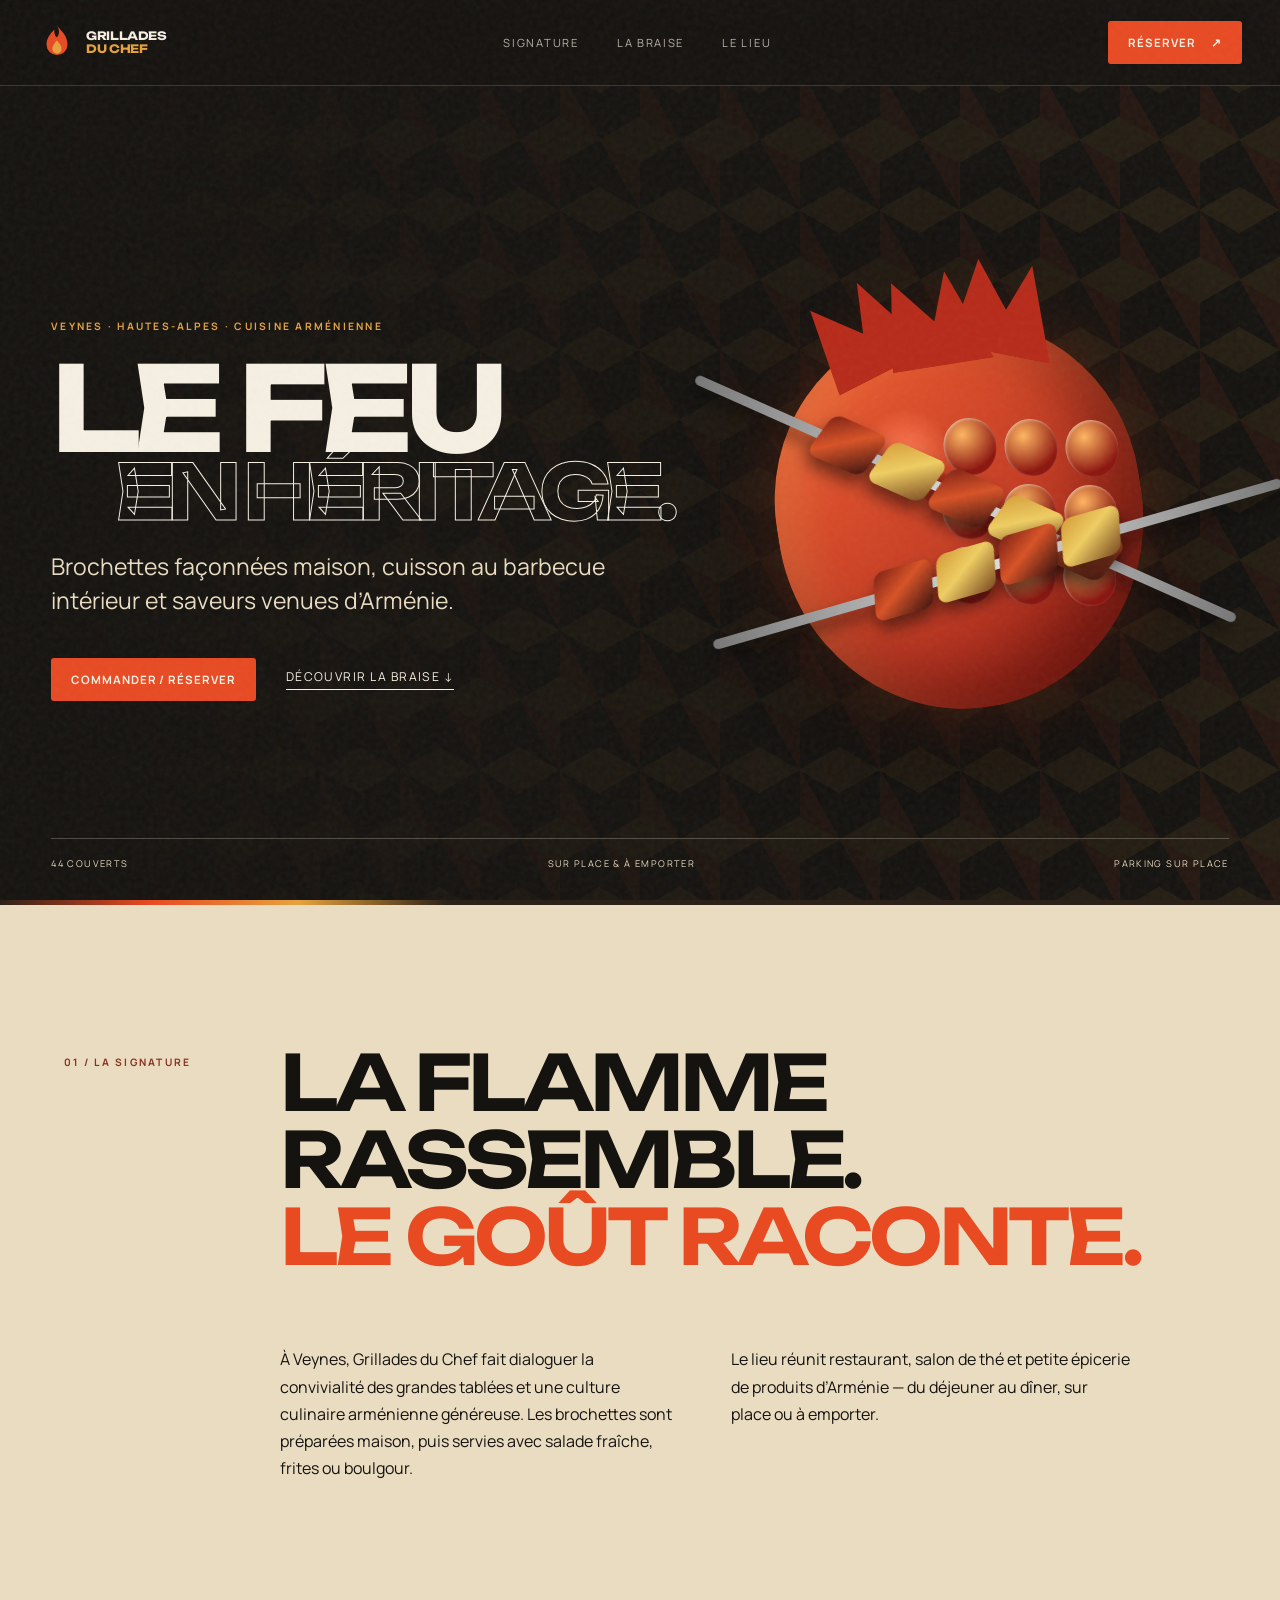
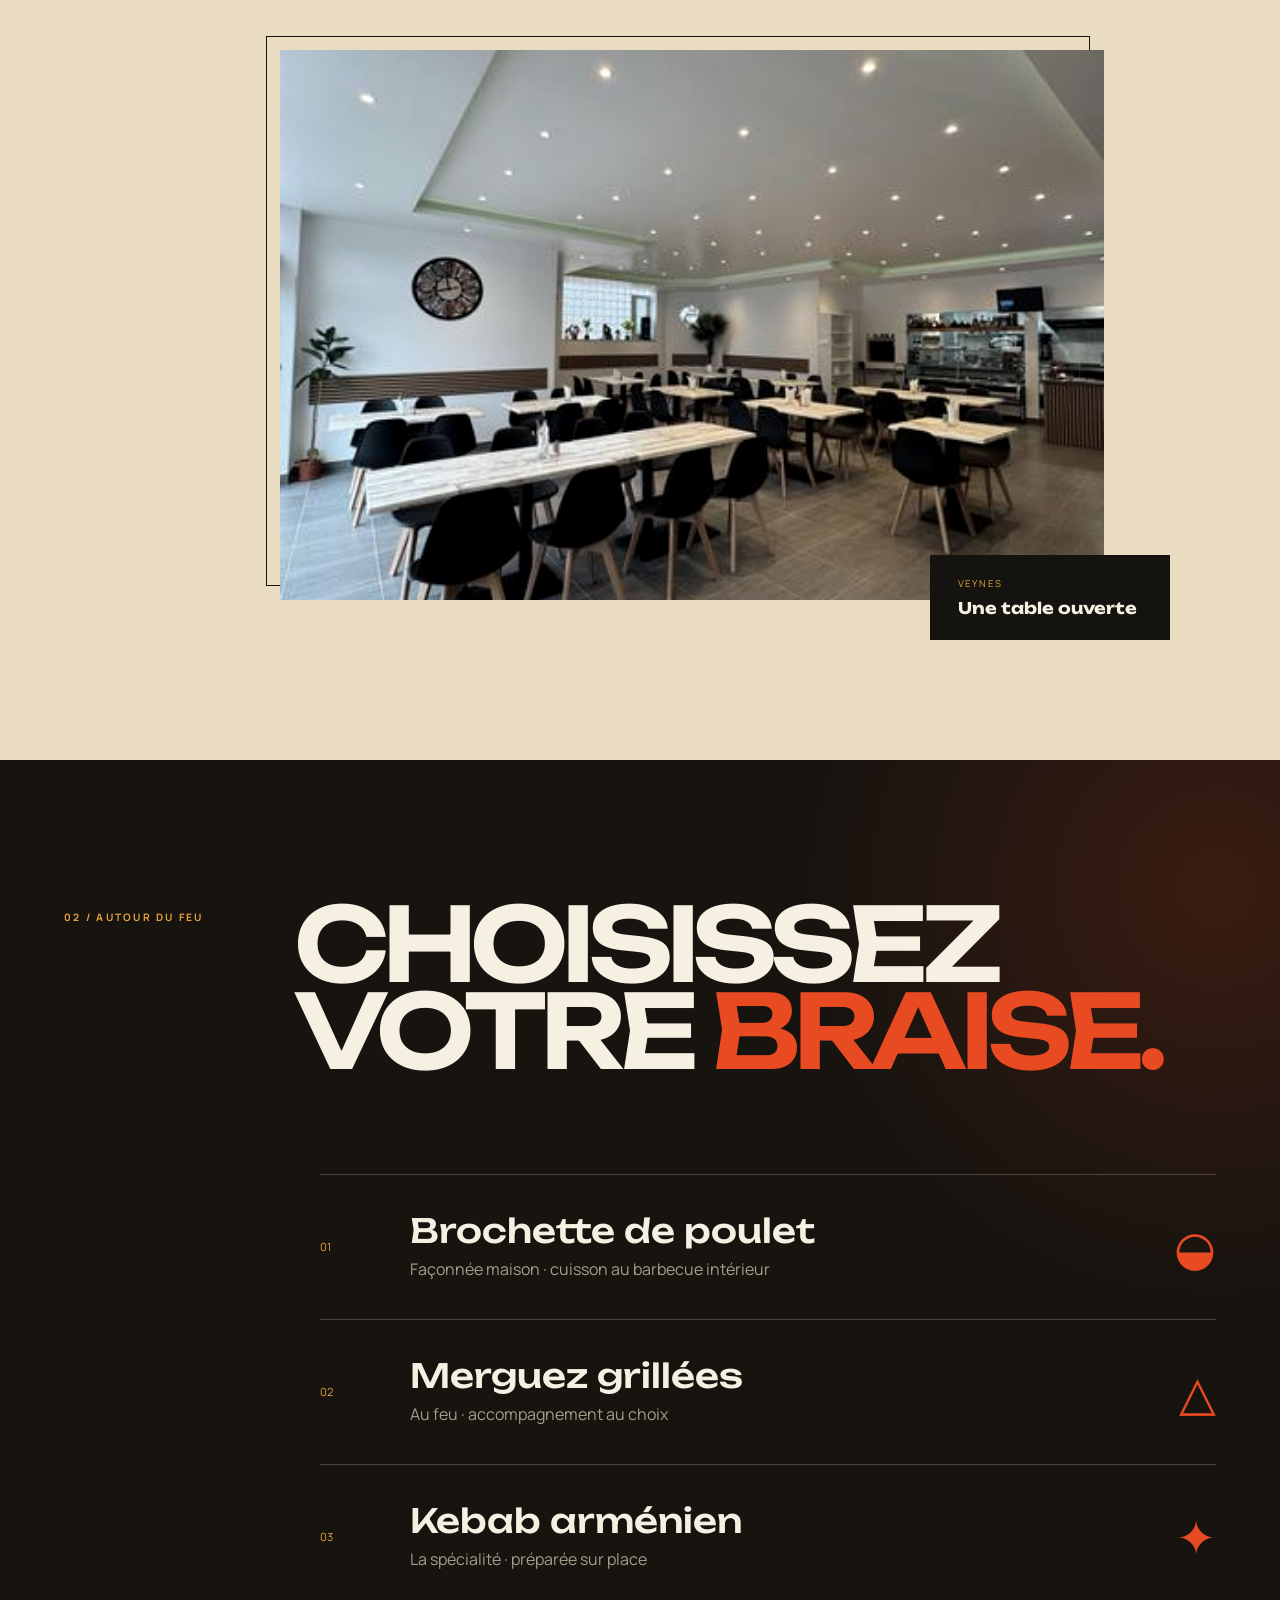
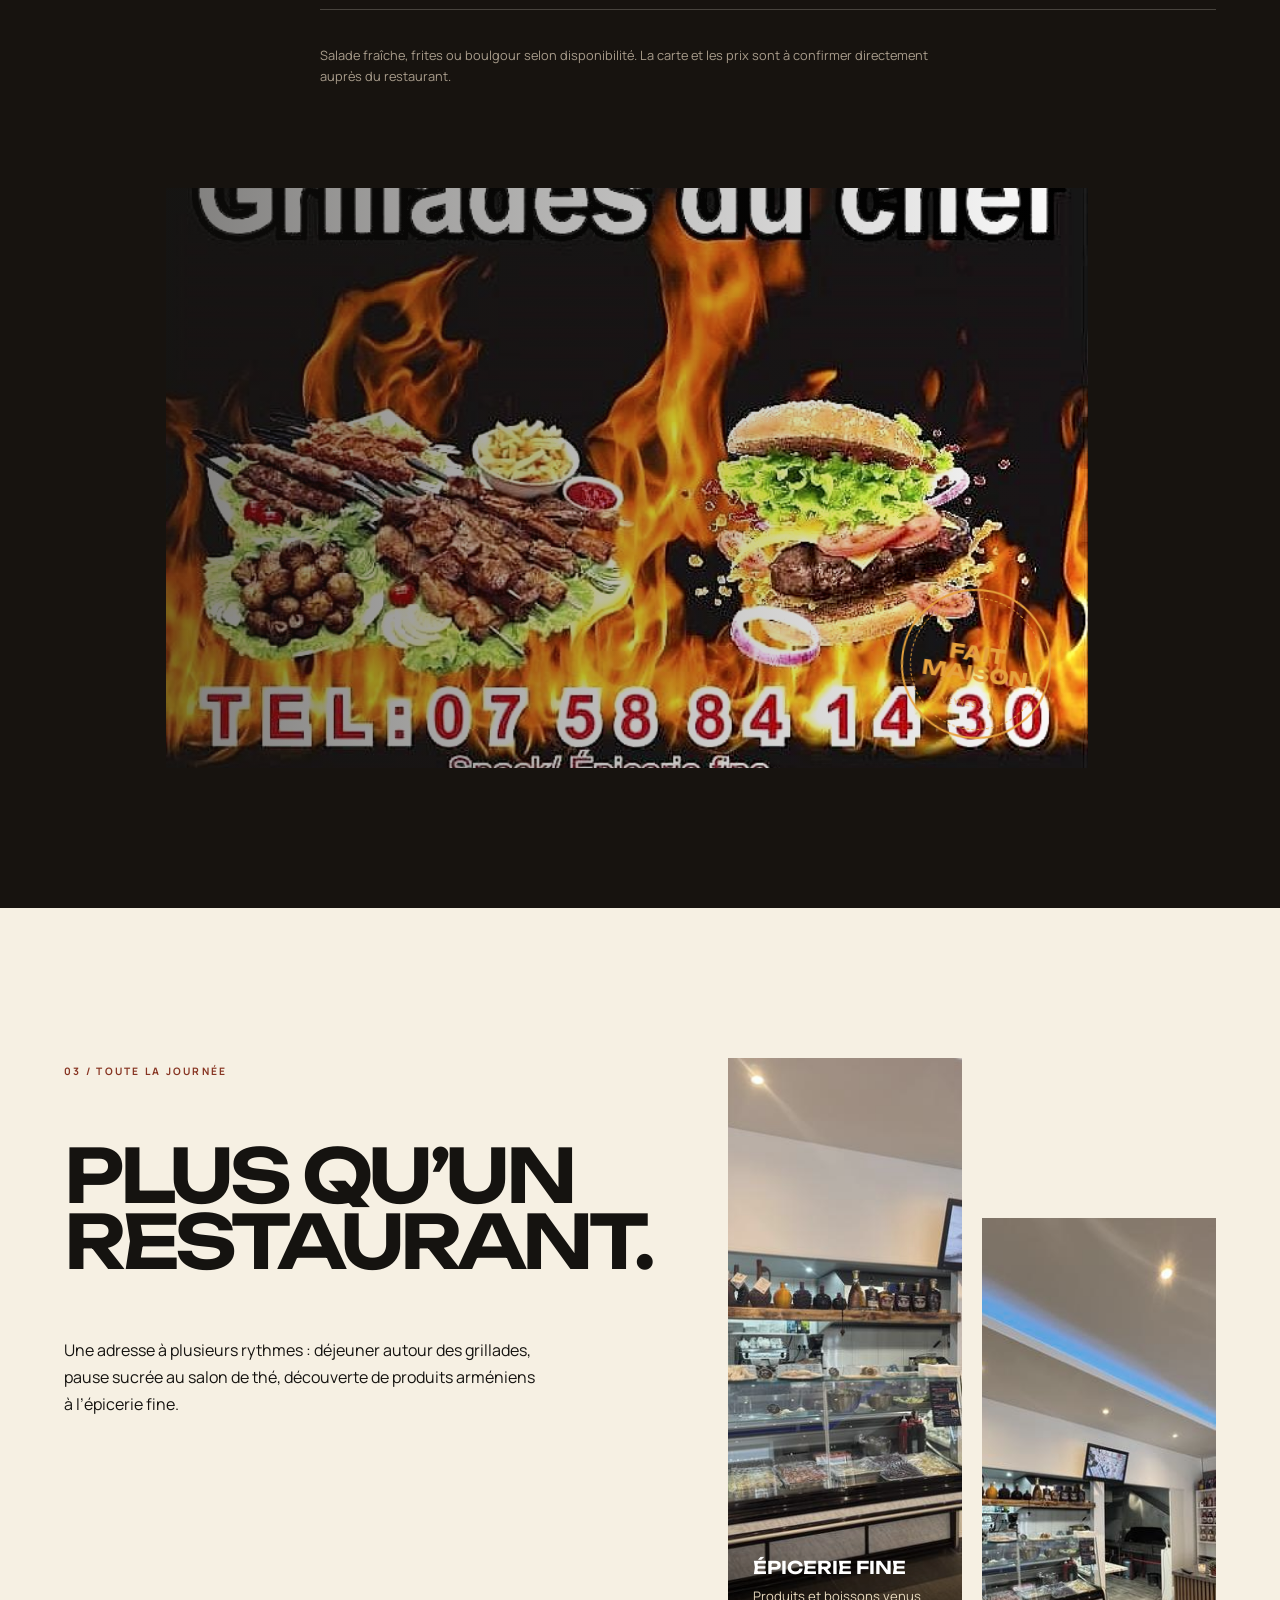
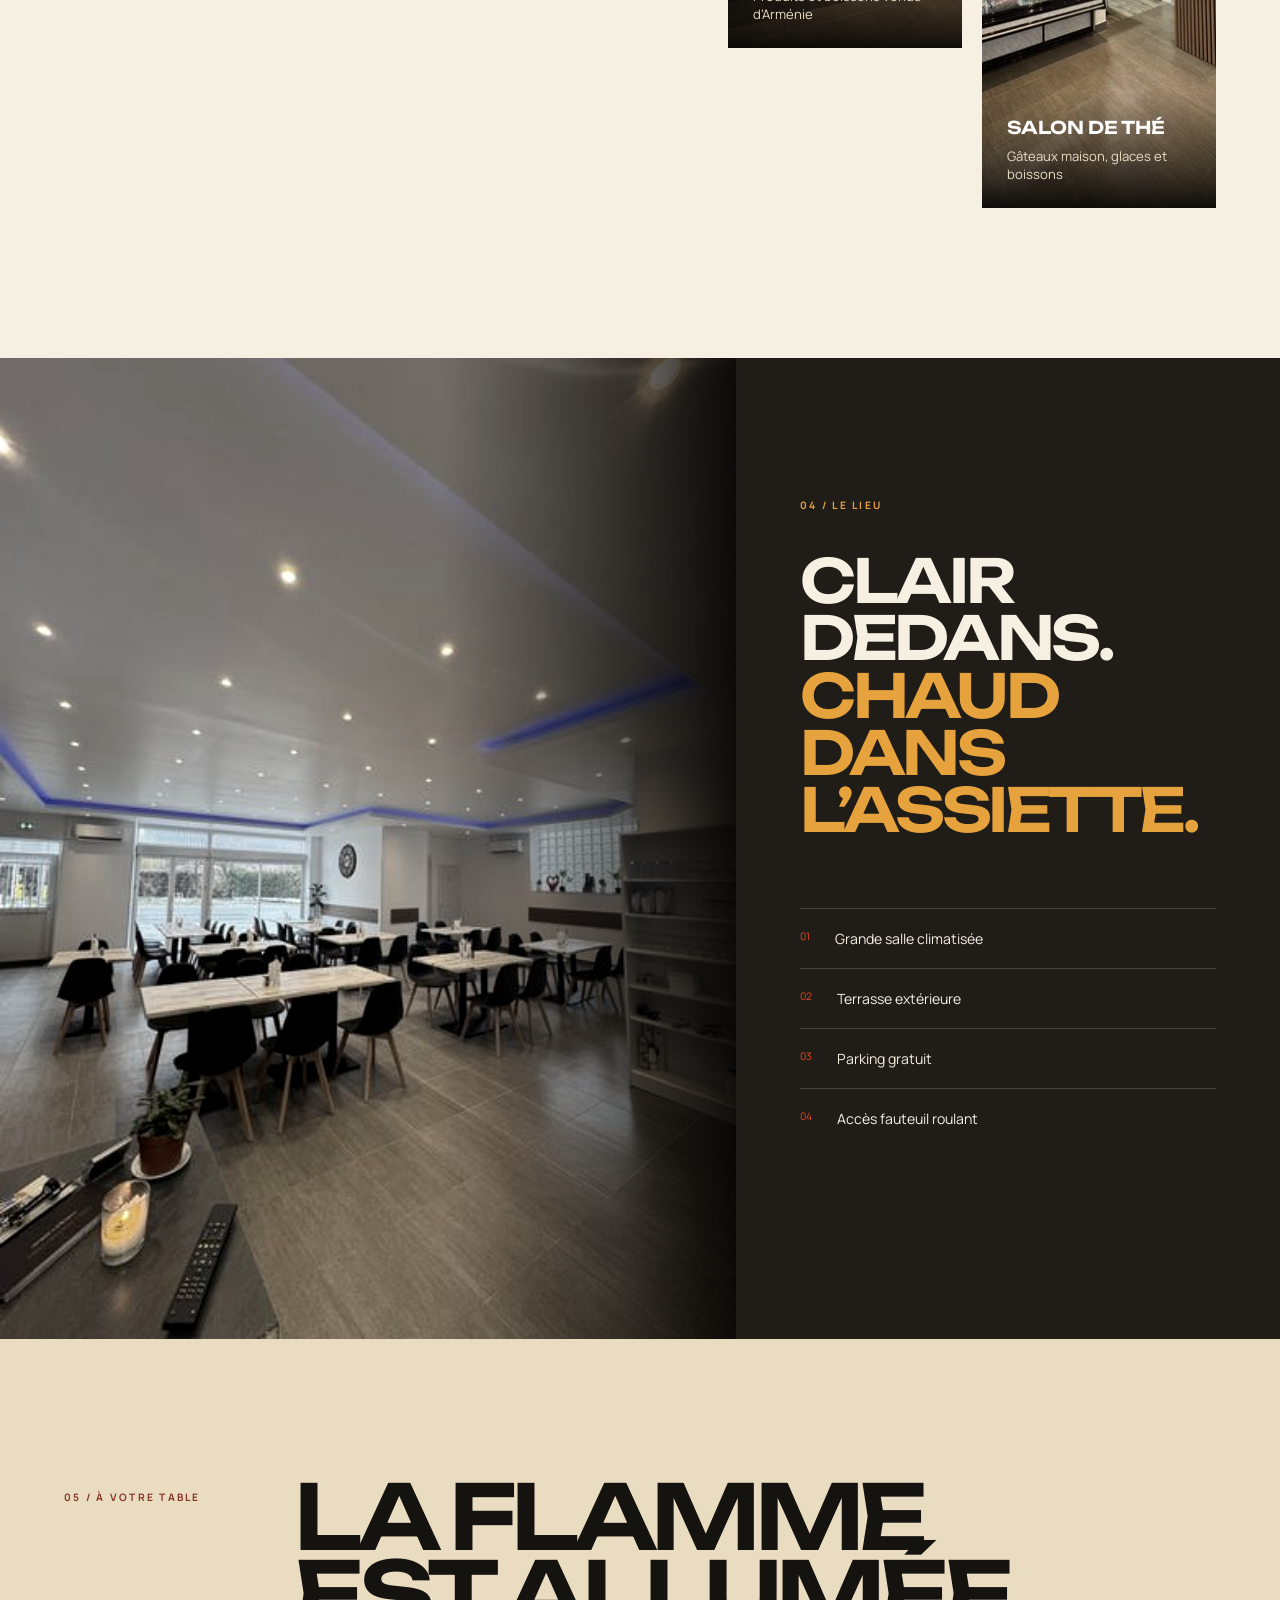
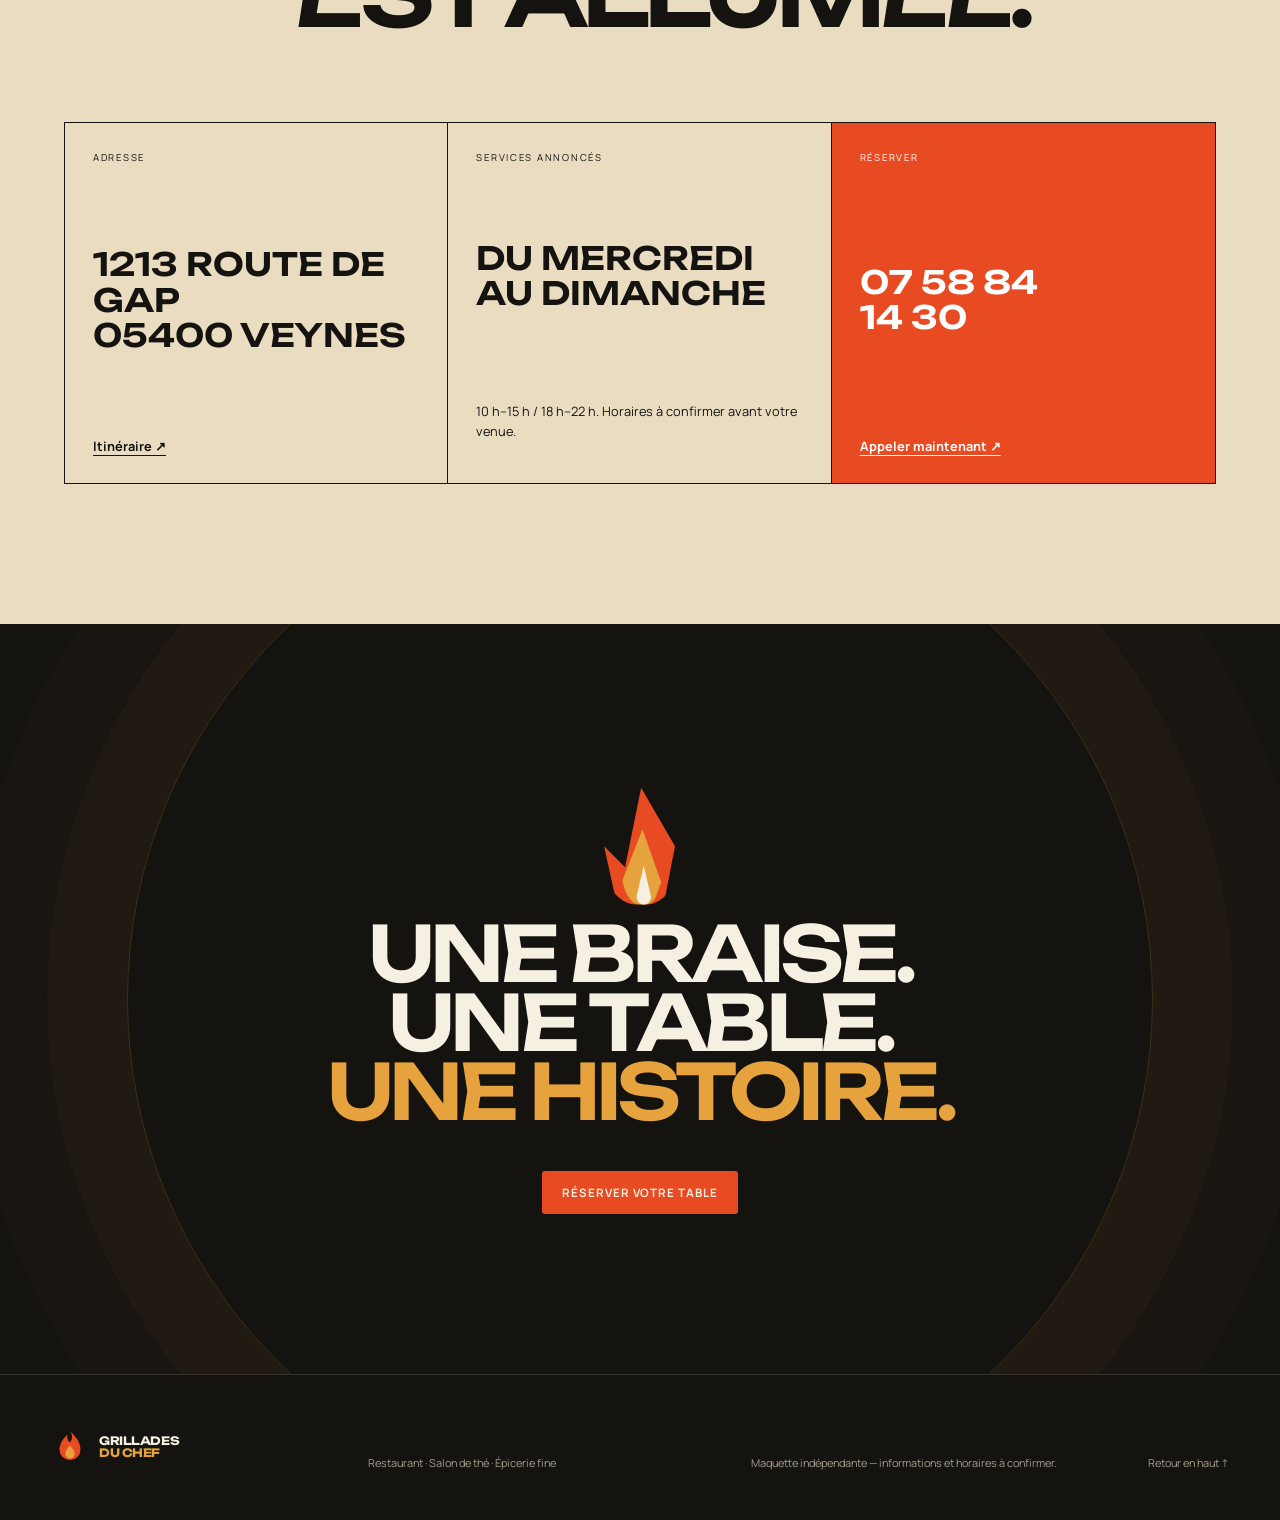
==== index.html @ 123d9809 "feat: create premium identity website" ====
<!doctype html>
<html lang="fr">
<head>
  <meta charset="utf-8">
  <meta name="viewport" content="width=device-width, initial-scale=1">
  <meta name="description" content="Grillades du Chef à Veynes : brochettes d’inspiration arménienne, accompagnements maison, salon de thé et épicerie fine.">
  <meta name="theme-color" content="#151310">
  <title>Grillades du Chef — La braise arménienne à Veynes</title>
  <link rel="preconnect" href="https://fonts.googleapis.com">
  <link rel="preconnect" href="https://fonts.gstatic.com" crossorigin>
  <link href="https://fonts.googleapis.com/css2?family=Manrope:wght@400;500;600;700&family=Unbounded:wght@500;600;700;800&display=swap" rel="stylesheet">
  <link rel="icon" href="favicon.svg" type="image/svg+xml">
  <link rel="stylesheet" href="styles.css">
</head>
<body>
  <canvas id="embers" aria-hidden="true"></canvas>
  <div class="noise" aria-hidden="true"></div>
  <div class="preloader" aria-hidden="true"><div class="preloader-mark"><span></span><i></i><b></b></div><p>La braise prend.</p></div>

  <header class="topbar">
    <a class="wordmark" href="#accueil" aria-label="Grillades du Chef, accueil">
      <svg viewBox="0 0 58 58" aria-hidden="true"><path d="M29 3c6 8 16 15 16 29a16 16 0 1 1-32 0c0-8 4-15 12-23-1 10 4 12 4 12S36 14 29 3Z"/><path class="cut" d="M29 26c4 5 7 8 7 13a7 7 0 0 1-14 0c0-4 2-8 7-13Z"/></svg>
      <span>GRILLADES<br><strong>DU CHEF</strong></span>
    </a>
    <nav aria-label="Navigation principale"><a href="#signature">Signature</a><a href="#menu">La braise</a><a href="#lieu">Le lieu</a></nav>
    <a class="reserve magnetic" href="tel:+33758841430">Réserver <span>↗</span></a>
  </header>

  <main>
    <section class="hero" id="accueil">
      <div class="armenian-pattern" aria-hidden="true"></div>
      <div class="hero-copy">
        <p class="overline reveal">Veynes · Hautes-Alpes · Cuisine arménienne</p>
        <h1><span class="reveal">Le feu</span><span class="outline reveal">en héritage.</span></h1>
        <p class="intro reveal">Brochettes façonnées maison, cuisson au barbecue intérieur et saveurs venues d’Arménie.</p>
        <div class="hero-actions reveal"><a class="primary magnetic" href="tel:+33758841430">Commander / réserver</a><a class="text-link" href="#menu">Découvrir la braise ↓</a></div>
      </div>
      <div class="hero-sculpture" aria-hidden="true">
        <div class="pomegranate">
          <i class="crown c1"></i><i class="crown c2"></i><i class="crown c3"></i>
          <div class="seed-field"><span></span><span></span><span></span><span></span><span></span><span></span><span></span><span></span><span></span></div>
        </div>
        <div class="skewer skewer-one"><i></i><b></b><i></i><b></b><i></i></div>
        <div class="skewer skewer-two"><i></i><b></b><i></i><b></b></div>
      </div>
      <div class="hero-meta"><span>44 couverts</span><span>Sur place & à emporter</span><span>Parking sur place</span></div>
    </section>

    <div class="fireline"><span></span></div>

    <section class="statement" id="signature">
      <p class="side-label reveal">01 / La signature</p>
      <div class="statement-main">
        <p class="statement-title reveal">La flamme rassemble.<br><em>Le goût raconte.</em></p>
        <div class="statement-body reveal"><p>À Veynes, Grillades du Chef fait dialoguer la convivialité des grandes tablées et une culture culinaire arménienne généreuse. Les brochettes sont préparées maison, puis servies avec salade fraîche, frites ou boulgour.</p><p>Le lieu réunit restaurant, salon de thé et petite épicerie de produits d’Arménie — du déjeuner au dîner, sur place ou à emporter.</p></div>
      </div>
      <figure class="architecture reveal"><img src="assets/grillades-02.jpg" alt="Salle lumineuse du restaurant Grillades du Chef"><figcaption><span>Veynes</span><b>Une table ouverte</b></figcaption></figure>
    </section>

    <section class="flame-menu" id="menu">
      <div class="flame-heading">
        <p class="side-label reveal">02 / Autour du feu</p>
        <h2 class="reveal">Choisissez<br>votre <span>braise.</span></h2>
      </div>
      <div class="dish-list">
        <article class="dish reveal" data-dish="01"><div class="dish-number">01</div><div><h3>Brochette de poulet</h3><p>Façonnée maison · cuisson au barbecue intérieur</p></div><span class="dish-mark">◒</span></article>
        <article class="dish reveal" data-dish="02"><div class="dish-number">02</div><div><h3>Merguez grillées</h3><p>Au feu · accompagnement au choix</p></div><span class="dish-mark">△</span></article>
        <article class="dish reveal" data-dish="03"><div class="dish-number">03</div><div><h3>Kebab arménien</h3><p>La spécialité · préparée sur place</p></div><span class="dish-mark">✦</span></article>
      </div>
      <p class="menu-note reveal">Salade fraîche, frites ou boulgour selon disponibilité. La carte et les prix sont à confirmer directement auprès du restaurant.</p>
      <div class="menu-visual reveal">
        <img src="assets/grillades-01.jpg" alt="Présentation des grillades et burgers de Grillades du Chef">
        <div class="stamp"><span>FAIT<br>MAISON</span><i>VEYNES · 05</i></div>
      </div>
    </section>

    <section class="experience">
      <div class="experience-copy reveal">
        <span class="side-label">03 / Toute la journée</span>
        <h2>Plus qu’un<br>restaurant.</h2>
        <p>Une adresse à plusieurs rythmes : déjeuner autour des grillades, pause sucrée au salon de thé, découverte de produits arméniens à l’épicerie fine.</p>
      </div>
      <div class="experience-cards">
        <article class="exp-card reveal"><img src="assets/grillades-05.jpg" alt="Comptoir et épicerie fine du restaurant"><div><span>Épicerie fine</span><p>Produits et boissons venus d’Arménie</p></div></article>
        <article class="exp-card offset reveal"><img src="assets/grillades-04.jpg" alt="Vitrine de plats et desserts"><div><span>Salon de thé</span><p>Gâteaux maison, glaces et boissons</p></div></article>
      </div>
    </section>

    <section class="space" id="lieu">
      <div class="space-image"><img src="assets/grillades-06.jpg" alt="Grande salle climatisée de Grillades du Chef"><div class="heat-haze"></div></div>
      <div class="space-copy reveal">
        <p class="side-label">04 / Le lieu</p>
        <h2>Clair dedans.<br><span>Chaud dans l’assiette.</span></h2>
        <ul><li><span>01</span>Grande salle climatisée</li><li><span>02</span>Terrasse extérieure</li><li><span>03</span>Parking gratuit</li><li><span>04</span>Accès fauteuil roulant</li></ul>
      </div>
    </section>

    <section class="practical">
      <div class="practical-title reveal"><p class="side-label">05 / À votre table</p><h2>La flamme<br>est allumée.</h2></div>
      <div class="practical-grid">
        <article class="reveal"><span>Adresse</span><h3>1213 route de Gap<br>05400 Veynes</h3><a href="https://www.google.com/maps/search/?api=1&query=Grillades+du+Chef+1213+route+de+Gap+Veynes" target="_blank" rel="noopener">Itinéraire ↗</a></article>
        <article class="reveal"><span>Services annoncés</span><h3>Du mercredi<br>au dimanche</h3><p>10 h–15 h / 18 h–22 h. Horaires à confirmer avant votre venue.</p></article>
        <article class="call-card reveal"><span>Réserver</span><h3>07 58 84<br>14 30</h3><a class="magnetic" href="tel:+33758841430">Appeler maintenant ↗</a></article>
      </div>
    </section>

    <section class="closing">
      <div class="closing-mark" aria-hidden="true"><span></span><i></i><b></b></div>
      <p>Une braise.<br>Une table.<br><em>Une histoire.</em></p>
      <a class="primary magnetic" href="tel:+33758841430">Réserver votre table</a>
    </section>
  </main>

  <footer><a class="wordmark" href="#accueil"><svg viewBox="0 0 58 58" aria-hidden="true"><path d="M29 3c6 8 16 15 16 29a16 16 0 1 1-32 0c0-8 4-15 12-23-1 10 4 12 4 12S36 14 29 3Z"/><path class="cut" d="M29 26c4 5 7 8 7 13a7 7 0 0 1-14 0c0-4 2-8 7-13Z"/></svg><span>GRILLADES<br><strong>DU CHEF</strong></span></a><p>Restaurant · Salon de thé · Épicerie fine</p><p class="legal">Maquette indépendante — informations et horaires à confirmer.</p><a href="#accueil">Retour en haut ↑</a></footer>
  <script src="app.js"></script>
</body>
</html>
---- styles.css ----
:root{--coal:#151310;--coal2:#201c18;--ember:#e84a22;--gold:#e6a23d;--sand:#eadcc1;--cream:#f6f0e3;--display:"Unbounded",sans-serif;--body:"Manrope",sans-serif}*{box-sizing:border-box}html{scroll-behavior:smooth}body{margin:0;background:var(--coal);color:var(--cream);font-family:var(--body);overflow-x:hidden}body.locked{overflow:hidden}a{color:inherit;text-decoration:none}img{width:100%;height:100%;object-fit:cover;display:block}::selection{background:var(--ember);color:#fff}.noise{position:fixed;inset:0;pointer-events:none;z-index:500;opacity:.07;background-image:url("data:image/svg+xml,%3Csvg viewBox='0 0 180 180' xmlns='http://www.w3.org/2000/svg'%3E%3Cfilter id='n'%3E%3CfeTurbulence type='fractalNoise' baseFrequency='.9' numOctaves='3' stitchTiles='stitch'/%3E%3C/filter%3E%3Crect width='100%25' height='100%25' filter='url(%23n)' opacity='.75'/%3E%3C/svg%3E")}.preloader{position:fixed;inset:0;z-index:1000;background:var(--coal);display:grid;place-items:center;align-content:center;gap:25px;transition:clip-path 1s cubic-bezier(.8,0,.2,1);clip-path:inset(0 0 0 0)}.preloader.done{clip-path:inset(0 0 100% 0);pointer-events:none}.preloader p{text-transform:uppercase;letter-spacing:.3em;font-size:.65rem}.preloader-mark,.closing-mark{position:relative;width:85px;height:105px}.preloader-mark span,.preloader-mark i,.preloader-mark b,.closing-mark span,.closing-mark i,.closing-mark b{position:absolute;bottom:0;border-radius:50% 50% 45% 45%;transform-origin:50% 100%}.preloader-mark span,.closing-mark span{left:12px;width:62px;height:90px;background:var(--ember);clip-path:polygon(50% 0,92% 50%,78% 100%,20% 100%,4% 50%,30% 68%)}.preloader-mark i,.closing-mark i{left:28px;width:32px;height:58px;background:var(--gold);clip-path:polygon(50% 0,95% 70%,75% 100%,20% 100%,0 70%)}.preloader-mark b,.closing-mark b{left:38px;width:14px;height:30px;background:var(--cream);clip-path:polygon(50% 0,100% 100%,0 100%)}.preloader-mark{animation:flame 1s ease-in-out infinite alternate}@keyframes flame{to{transform:scaleX(.88) scaleY(1.08) rotate(2deg)}}#embers{position:fixed;inset:0;z-index:10;pointer-events:none}.topbar{position:fixed;z-index:100;top:0;left:0;right:0;height:86px;padding:0 3vw;display:flex;justify-content:space-between;align-items:center;border-bottom:1px solid rgba(246,240,227,.16);background:rgba(21,19,16,.82);backdrop-filter:blur(14px)}.wordmark{display:flex;align-items:center;gap:10px;font:700 .72rem/1.1 var(--display);letter-spacing:-.04em}.wordmark svg{width:38px;height:45px;fill:var(--ember)}.wordmark svg .cut{fill:var(--gold)}.wordmark strong{color:var(--gold)}.topbar nav{display:flex;gap:2.4rem;font-size:.7rem;text-transform:uppercase;letter-spacing:.15em}.topbar nav a{opacity:.72;transition:.25s}.topbar nav a:hover{opacity:1;color:var(--gold)}.reserve,.primary{background:var(--ember);padding:14px 20px;border-radius:3px;font-size:.72rem;font-weight:700;text-transform:uppercase;letter-spacing:.08em}.reserve span{display:inline-block;margin-left:12px}.hero{min-height:100svh;padding:160px 4vw 50px;position:relative;overflow:hidden;display:grid;grid-template-columns:1.3fr 1fr;align-items:center}.armenian-pattern{position:absolute;inset:0;opacity:.08;background-image:linear-gradient(30deg,var(--gold) 12%,transparent 12.5%,transparent 87%,var(--gold) 87.5%,var(--gold)),linear-gradient(150deg,var(--gold) 12%,transparent 12.5%,transparent 87%,var(--gold) 87.5%,var(--gold)),linear-gradient(30deg,var(--gold) 12%,transparent 12.5%,transparent 87%,var(--gold) 87.5%,var(--gold)),linear-gradient(150deg,var(--gold) 12%,transparent 12.5%,transparent 87%,var(--gold) 87.5%,var(--gold)),linear-gradient(60deg,var(--ember) 25%,transparent 25.5%,transparent 75%,var(--ember) 75%,var(--ember));background-size:80px 140px;background-position:0 0,0 0,40px 70px,40px 70px,0 0;mask-image:linear-gradient(90deg,transparent,black)}.hero-copy{position:relative;z-index:2}.overline,.side-label{text-transform:uppercase;letter-spacing:.22em;font-size:.64rem;font-weight:700;color:var(--gold)}.hero h1{margin:25px 0;font:700 clamp(4.5rem,9.2vw,10rem)/.85 var(--display);letter-spacing:-.075em;text-transform:uppercase}.hero h1 span{display:block}.hero h1 .outline{color:transparent;-webkit-text-stroke:1px var(--cream);font-size:.65em;margin-left:5vw}.intro{max-width:620px;font-size:clamp(1.1rem,1.8vw,1.5rem);line-height:1.5;color:var(--sand)}.hero-actions{display:flex;align-items:center;gap:30px;margin-top:40px}.text-link{font-size:.76rem;text-transform:uppercase;letter-spacing:.12em;border-bottom:1px solid;padding-bottom:4px}.hero-sculpture{position:relative;z-index:1;width:min(42vw,550px);aspect-ratio:1;margin:auto;filter:drop-shadow(0 35px 60px rgba(0,0,0,.55));animation:sculptureFloat 5s ease-in-out infinite alternate}@keyframes sculptureFloat{to{transform:translateY(-18px) rotate(2deg)}}.pomegranate{position:absolute;left:16%;top:16%;width:68%;height:72%;border-radius:48% 48% 52% 52%;background:radial-gradient(circle at 38% 32%,#ff7951,transparent 13%),radial-gradient(circle at 45% 42%,#cc2f18 0 5%,transparent 5.5%),radial-gradient(circle at 60% 65%,#a51e12 0 4%,transparent 4.5%),linear-gradient(145deg,#f46132,#9d1d15);box-shadow:inset -35px -30px 70px rgba(45,0,0,.5),inset 20px 20px 45px rgba(255,185,100,.24),0 0 80px rgba(232,74,34,.25);transform:rotate(-9deg)}.crown{position:absolute;width:28%;height:24%;top:-13%;background:#b72a19;clip-path:polygon(0 100%,12% 4%,48% 52%,65% 0,100% 100%)}.c1{left:18%;transform:rotate(-18deg)}.c2{left:38%}.c3{left:58%;transform:rotate(20deg)}.seed-field{position:absolute;right:7%;top:28%;width:48%;height:48%;display:grid;grid-template-columns:repeat(3,1fr);gap:8px;transform:rotate(10deg)}.seed-field span{background:radial-gradient(circle at 35% 30%,#ffb660,#8c140e 70%);border-radius:48% 52% 46% 54%;box-shadow:inset 1px 1px 3px rgba(255,255,255,.5)}.skewer{position:absolute;width:110%;height:10px;background:linear-gradient(90deg,#777,#ddd,#777);border-radius:10px;display:flex;justify-content:center;gap:5px;filter:drop-shadow(0 10px 8px rgba(0,0,0,.5))}.skewer-one{left:-4%;top:48%;transform:rotate(24deg)}.skewer-two{left:2%;top:60%;transform:rotate(-16deg)}.skewer i,.skewer b{width:60px;height:48px;margin-top:-20px;border-radius:10px;transform:skew(-12deg);background:linear-gradient(140deg,#7d1f13,#d85225 45%,#38100c)}.skewer b{background:linear-gradient(140deg,#d69c38,#efce62 45%,#79471e)}.hero-meta{position:absolute;left:4vw;right:4vw;bottom:30px;display:flex;justify-content:space-between;border-top:1px solid rgba(246,240,227,.25);padding-top:18px;text-transform:uppercase;letter-spacing:.15em;font-size:.58rem;color:var(--sand)}.fireline{height:5px;background:#2b2118;overflow:hidden}.fireline span{display:block;width:35%;height:100%;background:linear-gradient(90deg,transparent,var(--ember),var(--gold),transparent);animation:travel 3s linear infinite}@keyframes travel{to{transform:translateX(300%)}}.statement{position:relative;padding:140px 5vw 160px;background:var(--sand);color:var(--coal);display:grid;grid-template-columns:.3fr 1.7fr;gap:4vw}.statement .side-label{color:#873422}.statement-title{margin:0;font:600 clamp(3rem,6vw,7rem)/1 var(--display);letter-spacing:-.055em;text-transform:uppercase}.statement-title em{font-style:normal;color:var(--ember)}.statement-body{display:grid;grid-template-columns:1fr 1fr;gap:4vw;margin-top:55px;max-width:850px;line-height:1.7}.architecture{grid-column:2;margin:100px 0 0;width:88%;height:550px;position:relative}.architecture:before{content:"";position:absolute;inset:-14px 14px 14px -14px;border:1px solid var(--coal)}.architecture img{position:relative;filter:saturate(.7) contrast(1.05)}.architecture figcaption{position:absolute;right:-8%;bottom:-40px;background:var(--coal);color:var(--cream);padding:22px 28px;min-width:240px}.architecture figcaption span{display:block;color:var(--gold);font-size:.6rem;text-transform:uppercase;letter-spacing:.2em}.architecture figcaption b{display:block;margin-top:8px;font-family:var(--display)}.flame-menu{padding:140px 5vw;background:#17130f;position:relative;overflow:hidden}.flame-menu:before{content:"";position:absolute;width:70vw;height:70vw;right:-30vw;top:-25vw;border-radius:50%;background:radial-gradient(circle,rgba(232,74,34,.17),transparent 65%)}.flame-heading{display:grid;grid-template-columns:.4fr 1.6fr}.flame-heading h2{position:relative;margin:0;font:600 clamp(4rem,8vw,9rem)/.85 var(--display);letter-spacing:-.07em;text-transform:uppercase}.flame-heading h2 span{color:var(--ember)}.dish-list{margin:100px 0 0 20vw;border-top:1px solid rgba(246,240,227,.22)}.dish{position:relative;display:grid;grid-template-columns:90px 1fr auto;align-items:center;min-height:145px;border-bottom:1px solid rgba(246,240,227,.22);transition:padding .4s,background .4s}.dish:before{content:attr(data-dish);position:absolute;inset:0 auto 0 0;width:0;overflow:hidden;display:grid;place-items:center;background:var(--ember);font:700 4rem var(--display);transition:width .45s}.dish:hover{padding-left:170px;background:rgba(255,255,255,.025)}.dish:hover:before{width:145px}.dish-number{color:var(--gold);font-size:.7rem}.dish h3{font:500 clamp(1.4rem,2.6vw,2.8rem)/1.1 var(--display);margin:0 0 8px}.dish p{margin:0;color:#a89c8b}.dish-mark{font-size:3rem;color:var(--ember)}.menu-note{margin:35px 0 100px 20vw;max-width:650px;color:#a89c8b;font-size:.8rem;line-height:1.7}.menu-visual{position:relative;margin-left:8vw;width:72vw;height:580px;overflow:hidden}.menu-visual img{filter:saturate(.75) contrast(1.15)}.menu-visual:after{content:"";position:absolute;inset:0;background:linear-gradient(90deg,rgba(21,19,16,.55),transparent)}.stamp{position:absolute;z-index:2;right:4%;bottom:5%;width:150px;aspect-ratio:1;border:2px solid var(--gold);border-radius:50%;display:grid;place-items:center;text-align:center;color:var(--gold);transform:rotate(8deg)}.stamp:before{content:"";position:absolute;inset:7px;border:1px dashed;border-radius:50%}.stamp span{font:700 1.25rem/1 var(--display)}.stamp i{position:absolute;bottom:28px;font-style:normal;font-size:.5rem;letter-spacing:.15em}.experience{padding:150px 5vw;background:var(--cream);color:var(--coal);display:grid;grid-template-columns:.75fr 1.25fr;gap:6vw}.experience-copy{position:sticky;top:140px;align-self:start}.experience-copy .side-label{color:#873422}.experience-copy h2{font:600 clamp(3.2rem,5.8vw,6.8rem)/.9 var(--display);letter-spacing:-.06em;text-transform:uppercase}.experience-copy p:last-child{line-height:1.7;max-width:480px}.experience-cards{display:grid;grid-template-columns:1fr 1fr;gap:20px}.exp-card{height:590px;position:relative;overflow:hidden;background:var(--coal)}.exp-card.offset{margin-top:160px}.exp-card img{transition:transform 1s;filter:saturate(.7)}.exp-card:hover img{transform:scale(1.06)}.exp-card div{position:absolute;left:0;right:0;bottom:0;padding:25px;background:linear-gradient(transparent,rgba(0,0,0,.9));color:white}.exp-card span{font:600 1.1rem var(--display);text-transform:uppercase}.exp-card p{margin:8px 0 0;color:var(--sand);font-size:.82rem}.space{display:grid;grid-template-columns:1.15fr .85fr;min-height:850px;background:var(--coal2)}.space-image{position:relative;overflow:hidden}.space-image img{filter:saturate(.45) contrast(1.08)}.heat-haze{position:absolute;inset:0;background:linear-gradient(90deg,transparent 60%,var(--coal2));mix-blend-mode:multiply}.space-copy{padding:130px 5vw}.space-copy h2{font:600 clamp(2.5rem,4.7vw,5.8rem)/.95 var(--display);letter-spacing:-.055em;text-transform:uppercase;margin:40px 0}.space-copy h2 span{color:var(--gold)}.space-copy ul{list-style:none;padding:0;margin:70px 0 0}.space-copy li{padding:20px 0;border-top:1px solid rgba(246,240,227,.18);display:flex;gap:25px;font-size:.88rem}.space-copy li span{color:var(--ember);font-size:.65rem}.practical{padding:140px 5vw;background:var(--sand);color:var(--coal)}.practical-title{display:grid;grid-template-columns:.4fr 1.6fr}.practical-title .side-label{color:#873422}.practical-title h2{margin:0;font:600 clamp(3.8rem,7vw,8rem)/.85 var(--display);letter-spacing:-.065em;text-transform:uppercase}.practical-grid{display:grid;grid-template-columns:repeat(3,1fr);margin-top:90px;border:1px solid}.practical-grid article{min-height:360px;padding:28px;display:flex;flex-direction:column;border-right:1px solid}.practical-grid article:last-child{border:0}.practical-grid article>span{text-transform:uppercase;letter-spacing:.18em;font-size:.6rem}.practical-grid h3{font:600 clamp(1.6rem,2.5vw,2.8rem)/1.1 var(--display);margin:auto 0;text-transform:uppercase}.practical-grid p{font-size:.8rem;line-height:1.6}.practical-grid a{text-decoration:underline;text-underline-offset:4px;font-weight:700;font-size:.8rem}.practical-grid .call-card{background:var(--ember);color:white}.closing{min-height:750px;display:flex;flex-direction:column;align-items:center;justify-content:center;text-align:center;position:relative;overflow:hidden}.closing:before{content:"";position:absolute;width:80vw;height:80vw;border:1px solid rgba(230,162,61,.2);border-radius:50%;box-shadow:0 0 0 80px rgba(230,162,61,.03),0 0 0 160px rgba(230,162,61,.02)}.closing-mark{position:relative;transform:scale(1.3);margin-bottom:30px}.closing p{position:relative;font:600 clamp(3.2rem,6vw,7rem)/.9 var(--display);letter-spacing:-.06em;text-transform:uppercase;margin:0 0 45px}.closing em{color:var(--gold);font-style:normal}.closing .primary{position:relative}.reveal{opacity:0;transform:translateY(45px);transition:opacity .9s ease,transform .9s cubic-bezier(.2,.7,.2,1)}.reveal.visible{opacity:1;transform:none}footer{padding:50px 4vw;border-top:1px solid rgba(246,240,227,.14);display:grid;grid-template-columns:1fr 1fr 1.5fr auto;gap:25px;align-items:end;font-size:.68rem;color:#a89c8b}footer .wordmark{color:var(--cream)}footer p{margin:0}.legal{text-align:center}.magnetic{display:inline-block;transition:transform .2s}
@media(max-width:900px){.topbar nav{display:none}.hero{grid-template-columns:1fr;min-height:1050px;padding-top:140px}.hero h1{font-size:13vw}.hero-sculpture{width:70vw;margin-top:30px}.statement{grid-template-columns:1fr}.statement-main,.architecture{grid-column:1}.statement-body{grid-template-columns:1fr}.architecture{width:100%;height:430px}.flame-heading,.practical-title{grid-template-columns:1fr;gap:35px}.dish-list,.menu-note{margin-left:0}.menu-visual{margin-left:0;width:100%;height:450px}.experience{grid-template-columns:1fr}.experience-copy{position:static}.space{grid-template-columns:1fr}.space-image{height:560px}.practical-grid{grid-template-columns:1fr}.practical-grid article{border-right:0;border-bottom:1px solid;min-height:280px}footer{grid-template-columns:1fr 1fr}.legal{text-align:left}}
@media(max-width:560px){.topbar{height:72px}.reserve{padding:11px 13px}.hero{padding-inline:5vw;min-height:850px}.hero h1{font-size:14vw}.hero h1 .outline{font-size:.72em;margin-left:0;-webkit-text-stroke:.7px var(--cream)}.hero-actions{align-items:flex-start;flex-direction:column}.hero-sculpture{width:78vw}.hero-meta{display:none}.statement,.flame-menu,.experience,.practical{padding-inline:6vw;padding-block:95px}.statement-title,.flame-heading h2,.practical-title h2{font-size:12vw}.architecture{height:350px;margin-top:70px}.architecture figcaption{right:0}.dish{grid-template-columns:45px 1fr auto;min-height:130px}.dish:hover{padding-left:0}.dish:hover:before{width:0}.dish h3{font-size:1.25rem}.dish-mark{font-size:1.6rem}.menu-visual{height:340px}.experience-copy,.experience-cards{min-width:0}.experience-copy h2{font-size:8.6vw}.experience-cards{grid-template-columns:1fr}.exp-card,.exp-card.offset{height:430px;margin:0}.space-image{height:400px}.space-copy{padding:90px 6vw}.space-copy h2{font-size:10vw}.closing{min-height:600px}.closing p{font-size:11vw}footer{grid-template-columns:1fr}.legal{order:4}}
@media(prefers-reduced-motion:reduce){html{scroll-behavior:auto}*,*:before,*:after{animation-duration:.01ms!important;animation-iteration-count:1!important;transition-duration:.01ms!important}.reveal{opacity:1;transform:none}#embers{display:none}}
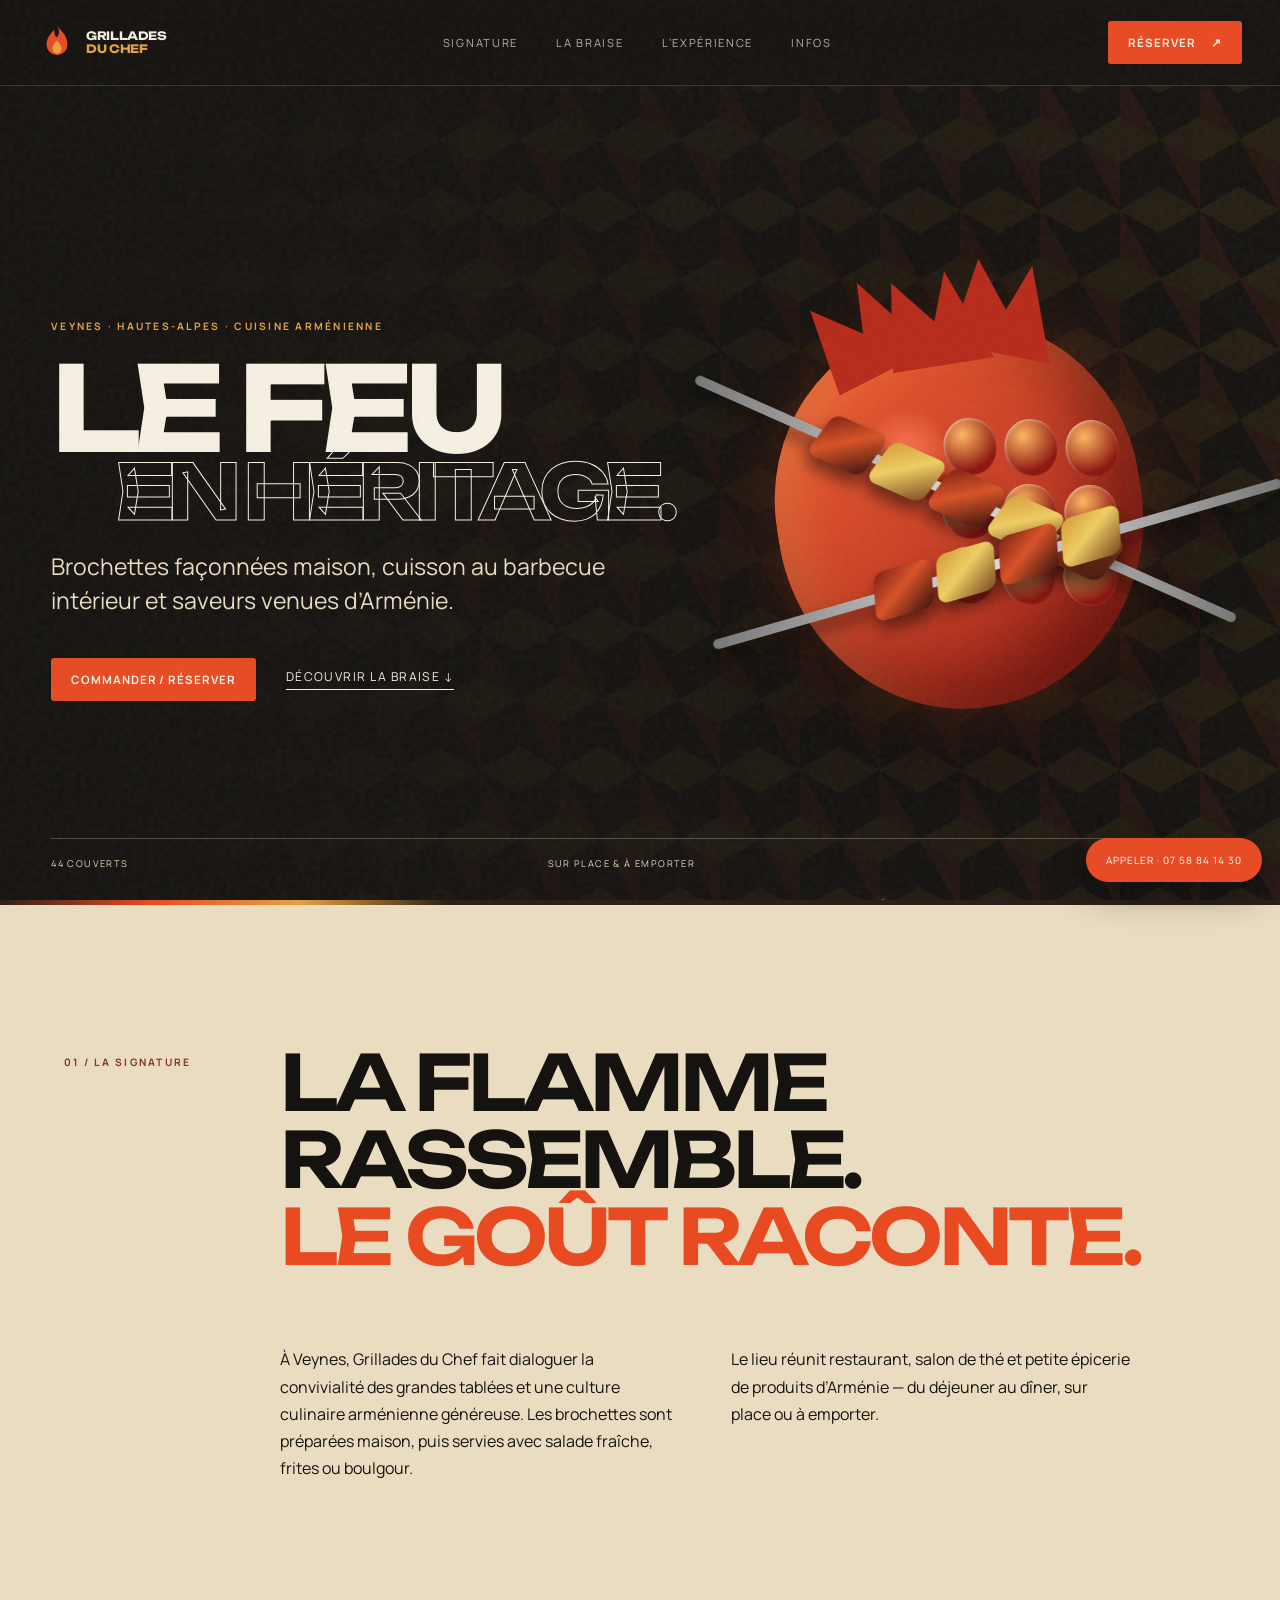
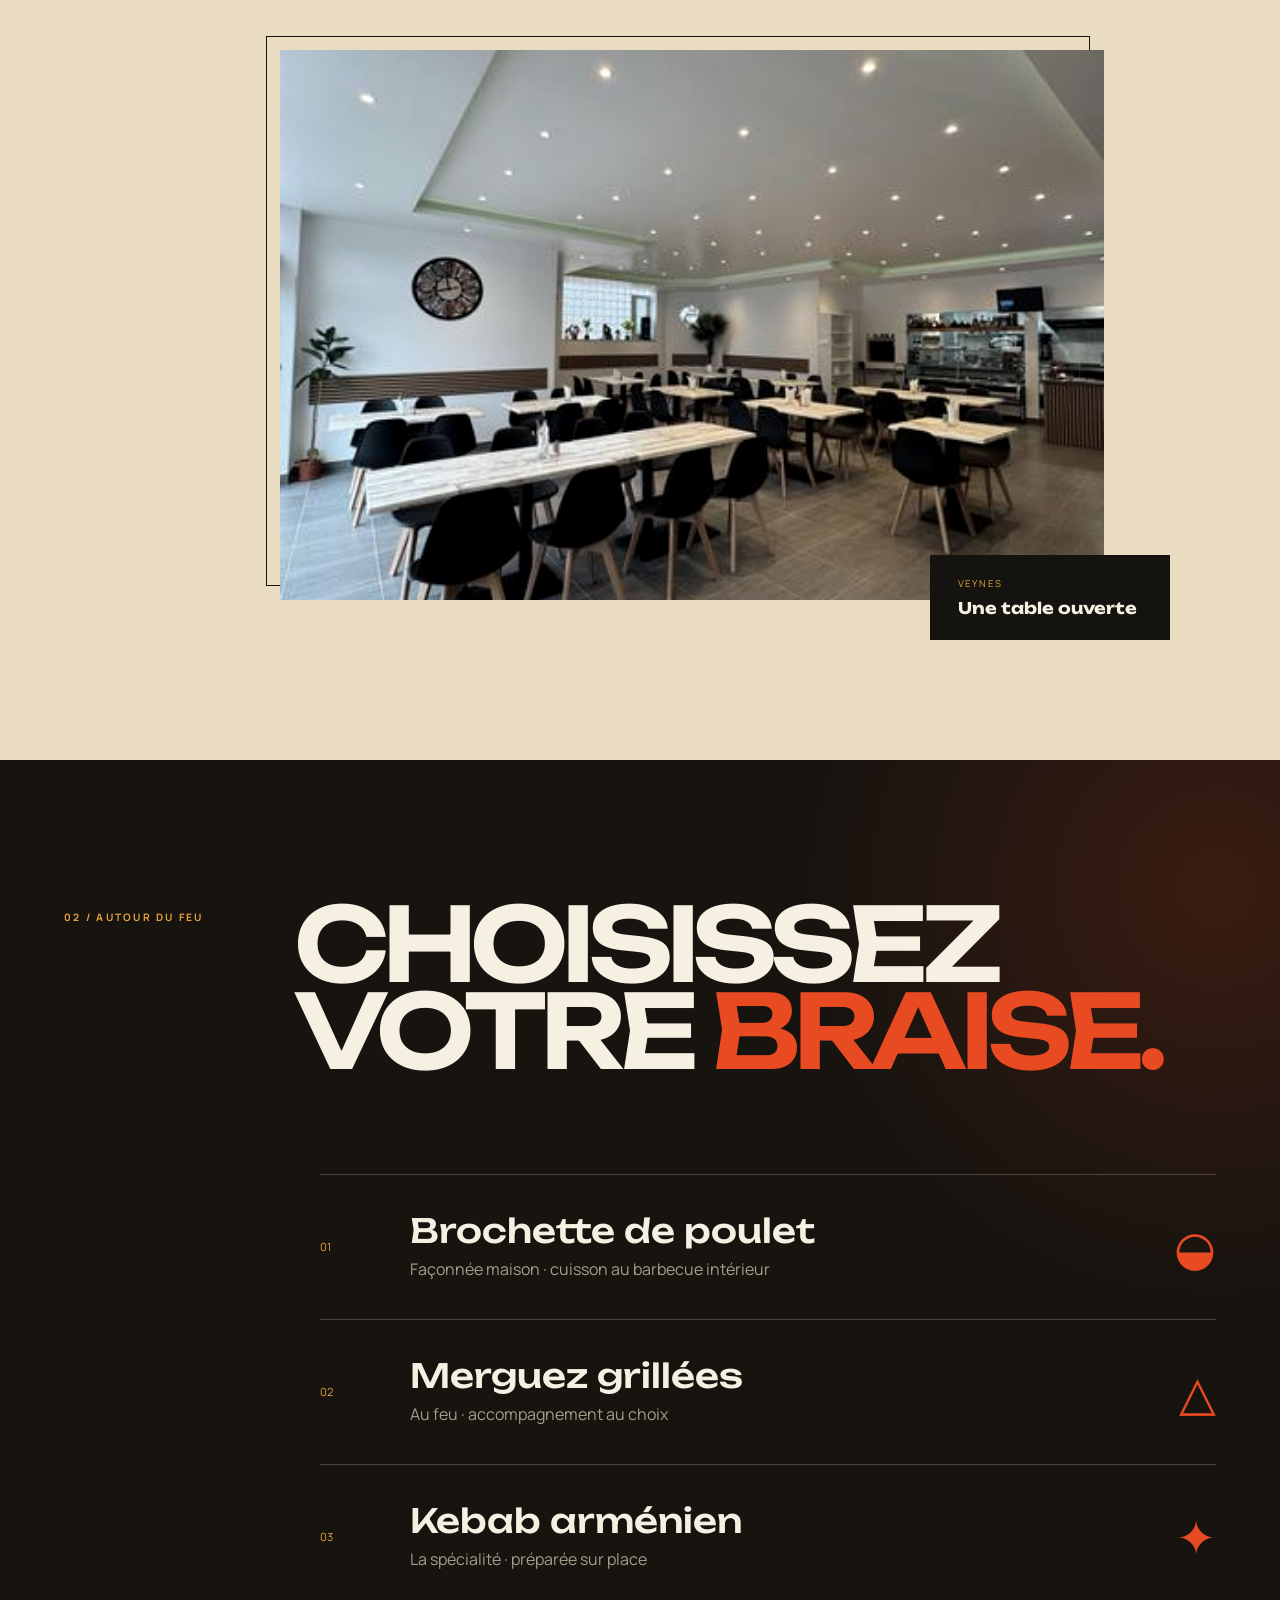
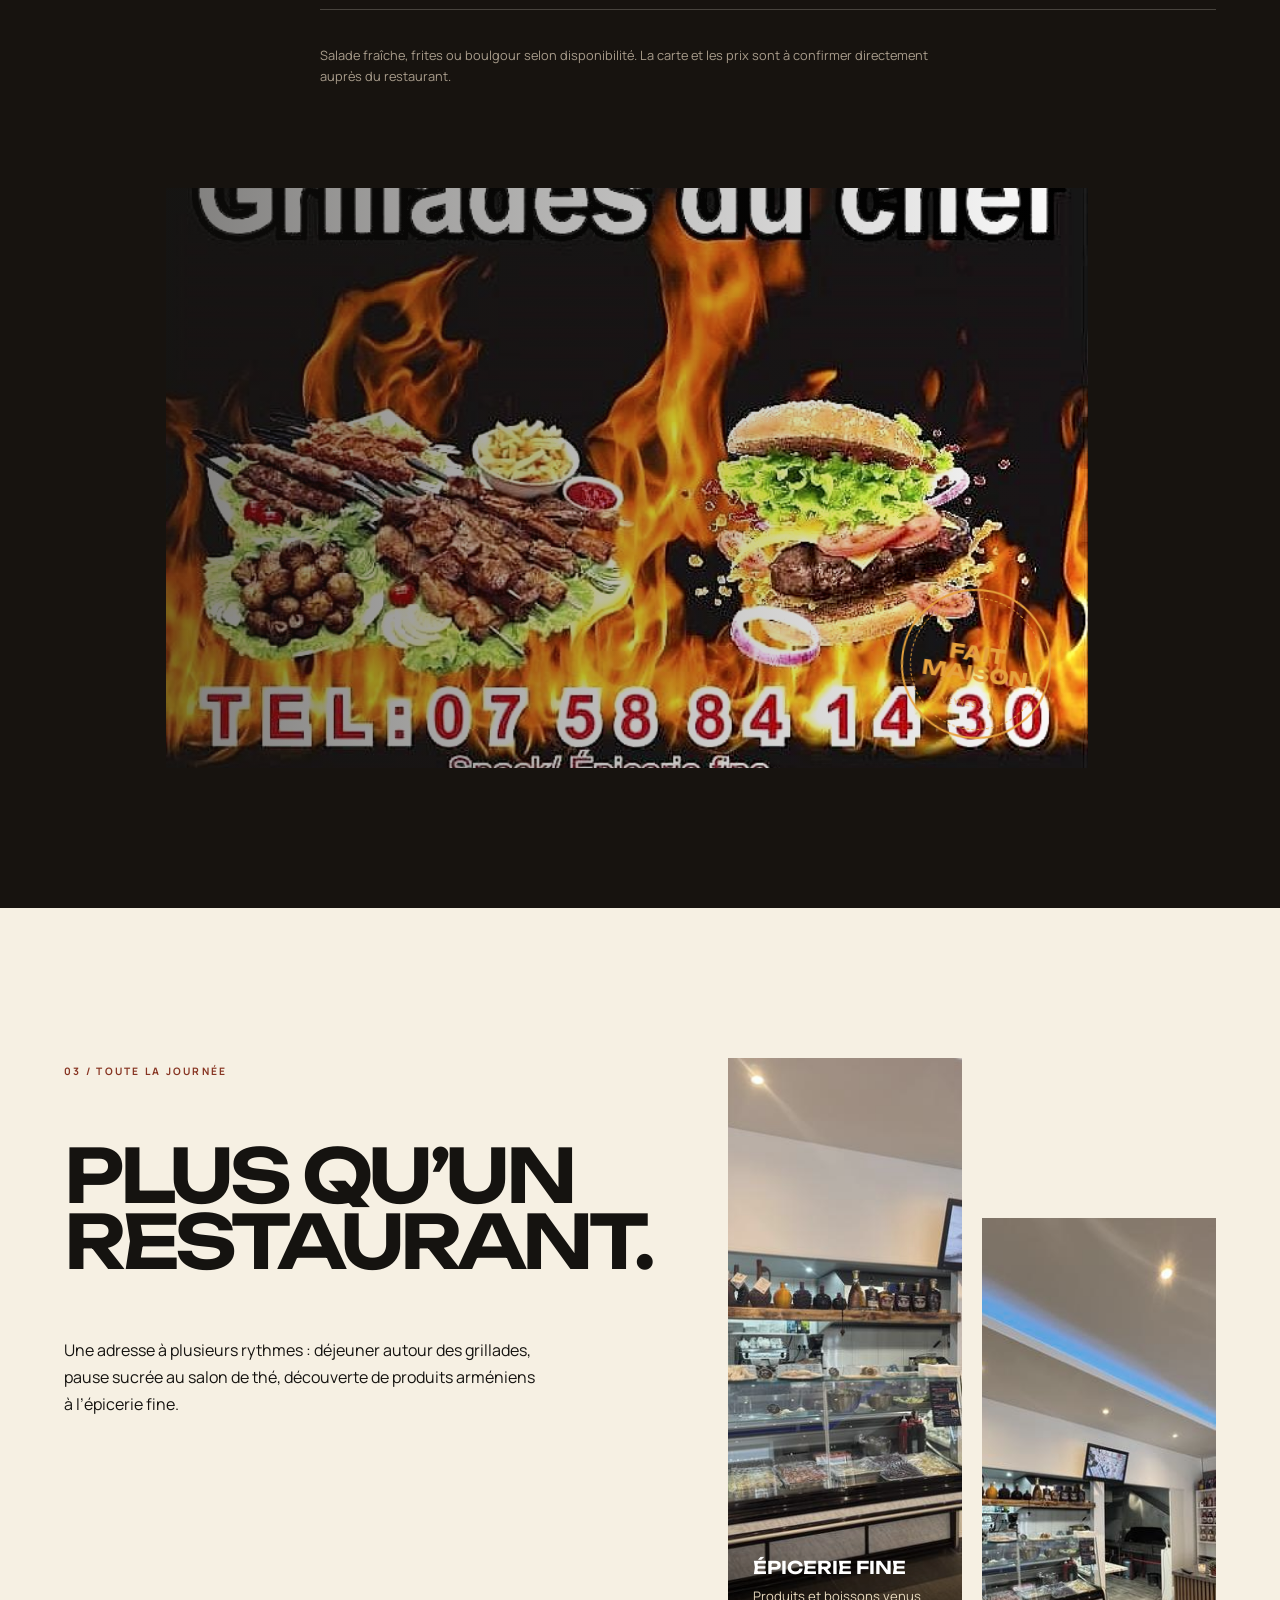
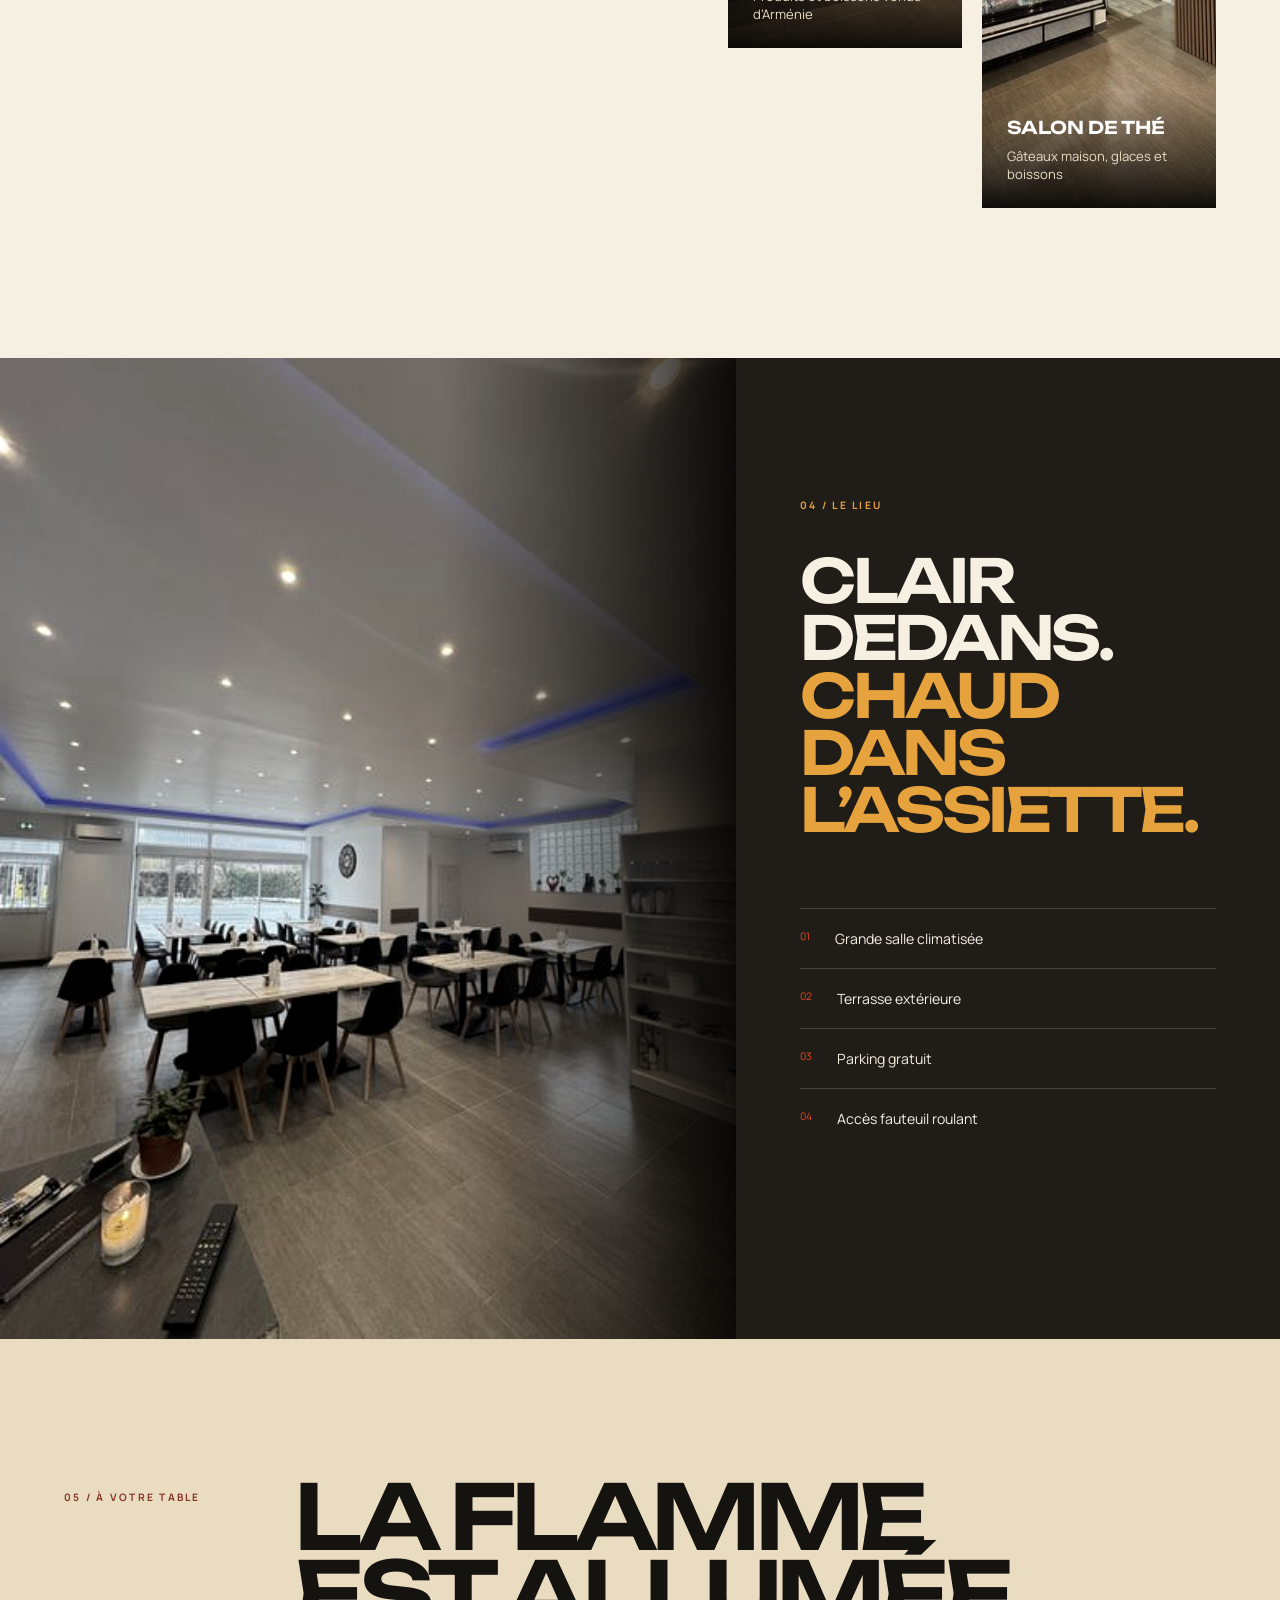
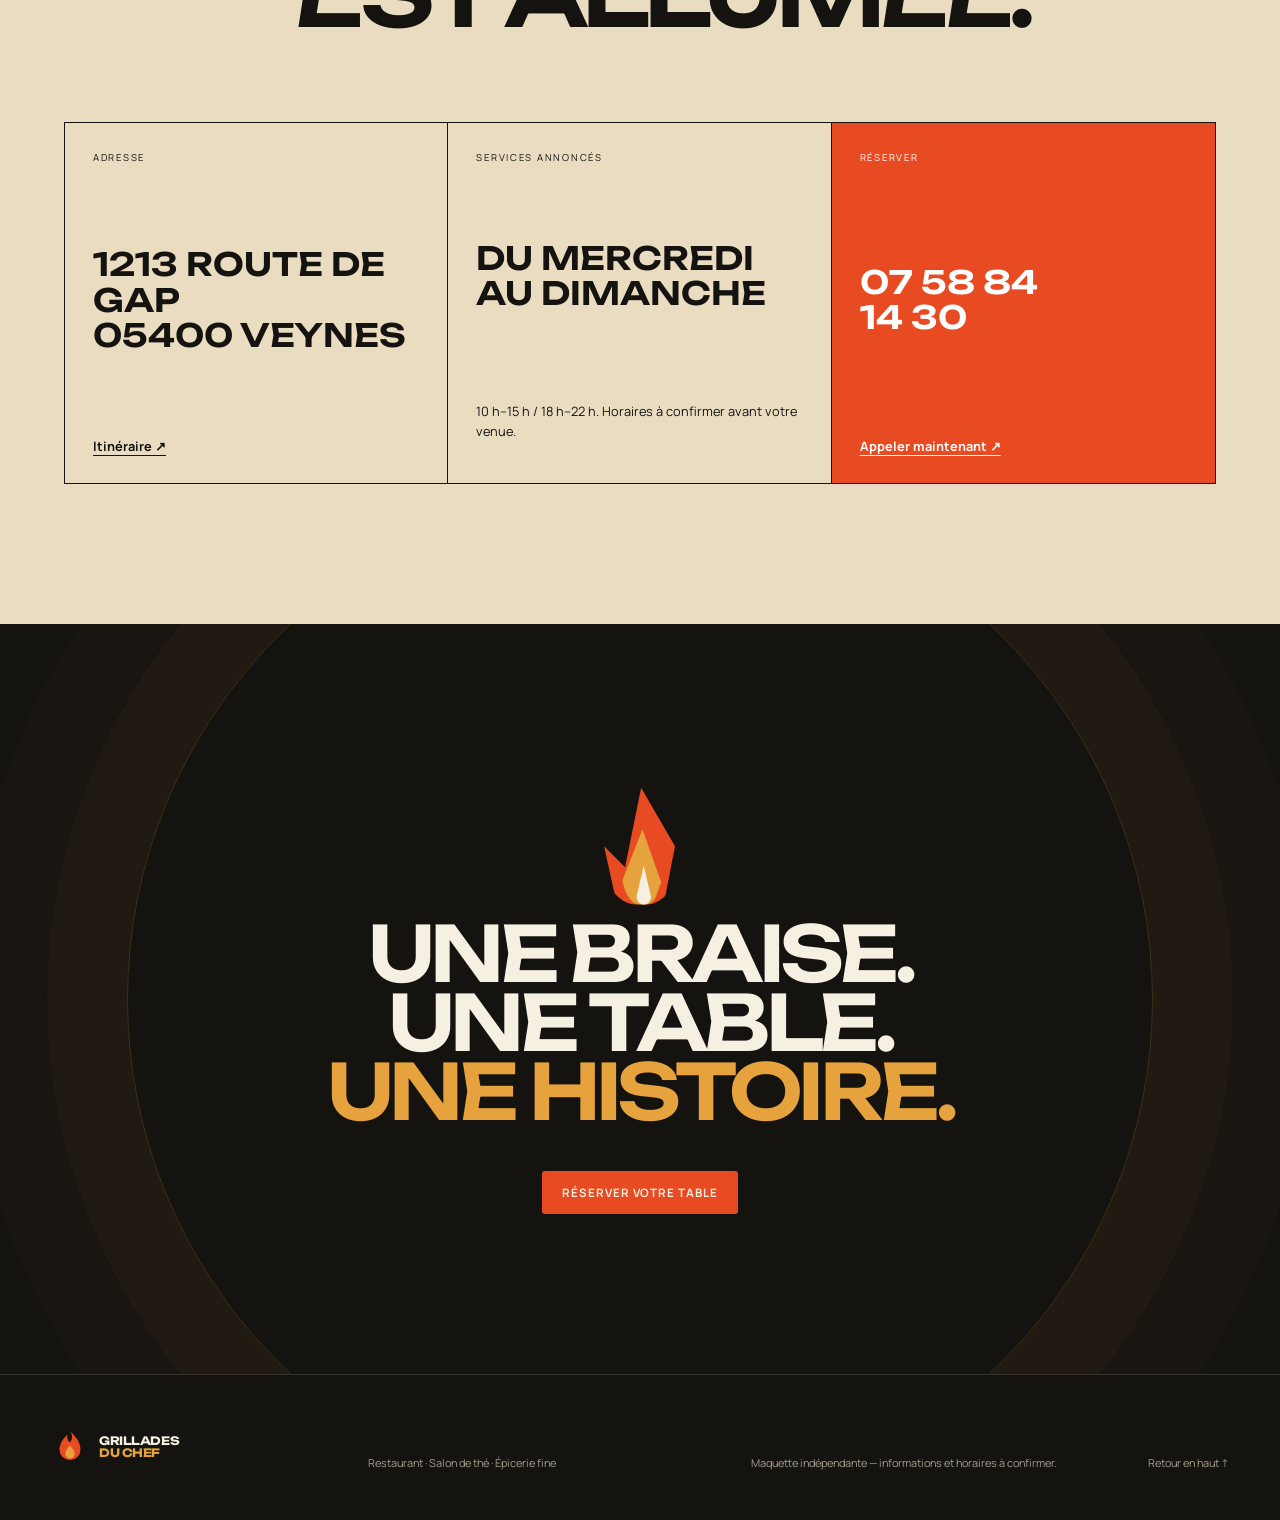
==== commit 6455e3e1: "feat: expand Grillades du Chef into complete site" ====
--- a/index.html
+++ b/index.html
@@ -11,6 +11,7 @@
   <link href="https://fonts.googleapis.com/css2?family=Manrope:wght@400;500;600;700&family=Unbounded:wght@500;600;700;800&display=swap" rel="stylesheet">
   <link rel="icon" href="favicon.svg" type="image/svg+xml">
   <link rel="stylesheet" href="styles.css">
+  <link rel="stylesheet" href="complete.css">
 </head>
 <body>
   <canvas id="embers" aria-hidden="true"></canvas>
@@ -22,7 +23,7 @@
       <svg viewBox="0 0 58 58" aria-hidden="true"><path d="M29 3c6 8 16 15 16 29a16 16 0 1 1-32 0c0-8 4-15 12-23-1 10 4 12 4 12S36 14 29 3Z"/><path class="cut" d="M29 26c4 5 7 8 7 13a7 7 0 0 1-14 0c0-4 2-8 7-13Z"/></svg>
       <span>GRILLADES<br><strong>DU CHEF</strong></span>
     </a>
-    <nav aria-label="Navigation principale"><a href="#signature">Signature</a><a href="#menu">La braise</a><a href="#lieu">Le lieu</a></nav>
+    <nav aria-label="Navigation principale"><a href="le-lieu.html">Signature</a><a href="la-carte.html">La braise</a><a href="experience.html">L’expérience</a><a href="infos-pratiques.html">Infos</a></nav>
     <a class="reserve magnetic" href="tel:+33758841430">Réserver <span>↗</span></a>
   </header>
 
@@ -112,6 +113,7 @@
   </main>
 
   <footer><a class="wordmark" href="#accueil"><svg viewBox="0 0 58 58" aria-hidden="true"><path d="M29 3c6 8 16 15 16 29a16 16 0 1 1-32 0c0-8 4-15 12-23-1 10 4 12 4 12S36 14 29 3Z"/><path class="cut" d="M29 26c4 5 7 8 7 13a7 7 0 0 1-14 0c0-4 2-8 7-13Z"/></svg><span>GRILLADES<br><strong>DU CHEF</strong></span></a><p>Restaurant · Salon de thé · Épicerie fine</p><p class="legal">Maquette indépendante — informations et horaires à confirmer.</p><a href="#accueil">Retour en haut ↑</a></footer>
+  <a class="mobile-call" href="tel:+33758841430">Appeler · 07 58 84 14 30</a>
   <script src="app.js"></script>
 </body>
 </html>
--- a/complete.css
+++ b/complete.css
@@ -0,0 +1 @@
+.mobile-call{position:fixed;right:18px;bottom:18px;z-index:90;background:var(--ember);color:#fff;border-radius:99px;padding:15px 20px;text-transform:uppercase;font:10px var(--body);letter-spacing:.1em;box-shadow:0 12px 35px #0006}@media(max-width:900px){.mobile-call{left:15px;right:15px;text-align:center}footer{padding-bottom:90px}}
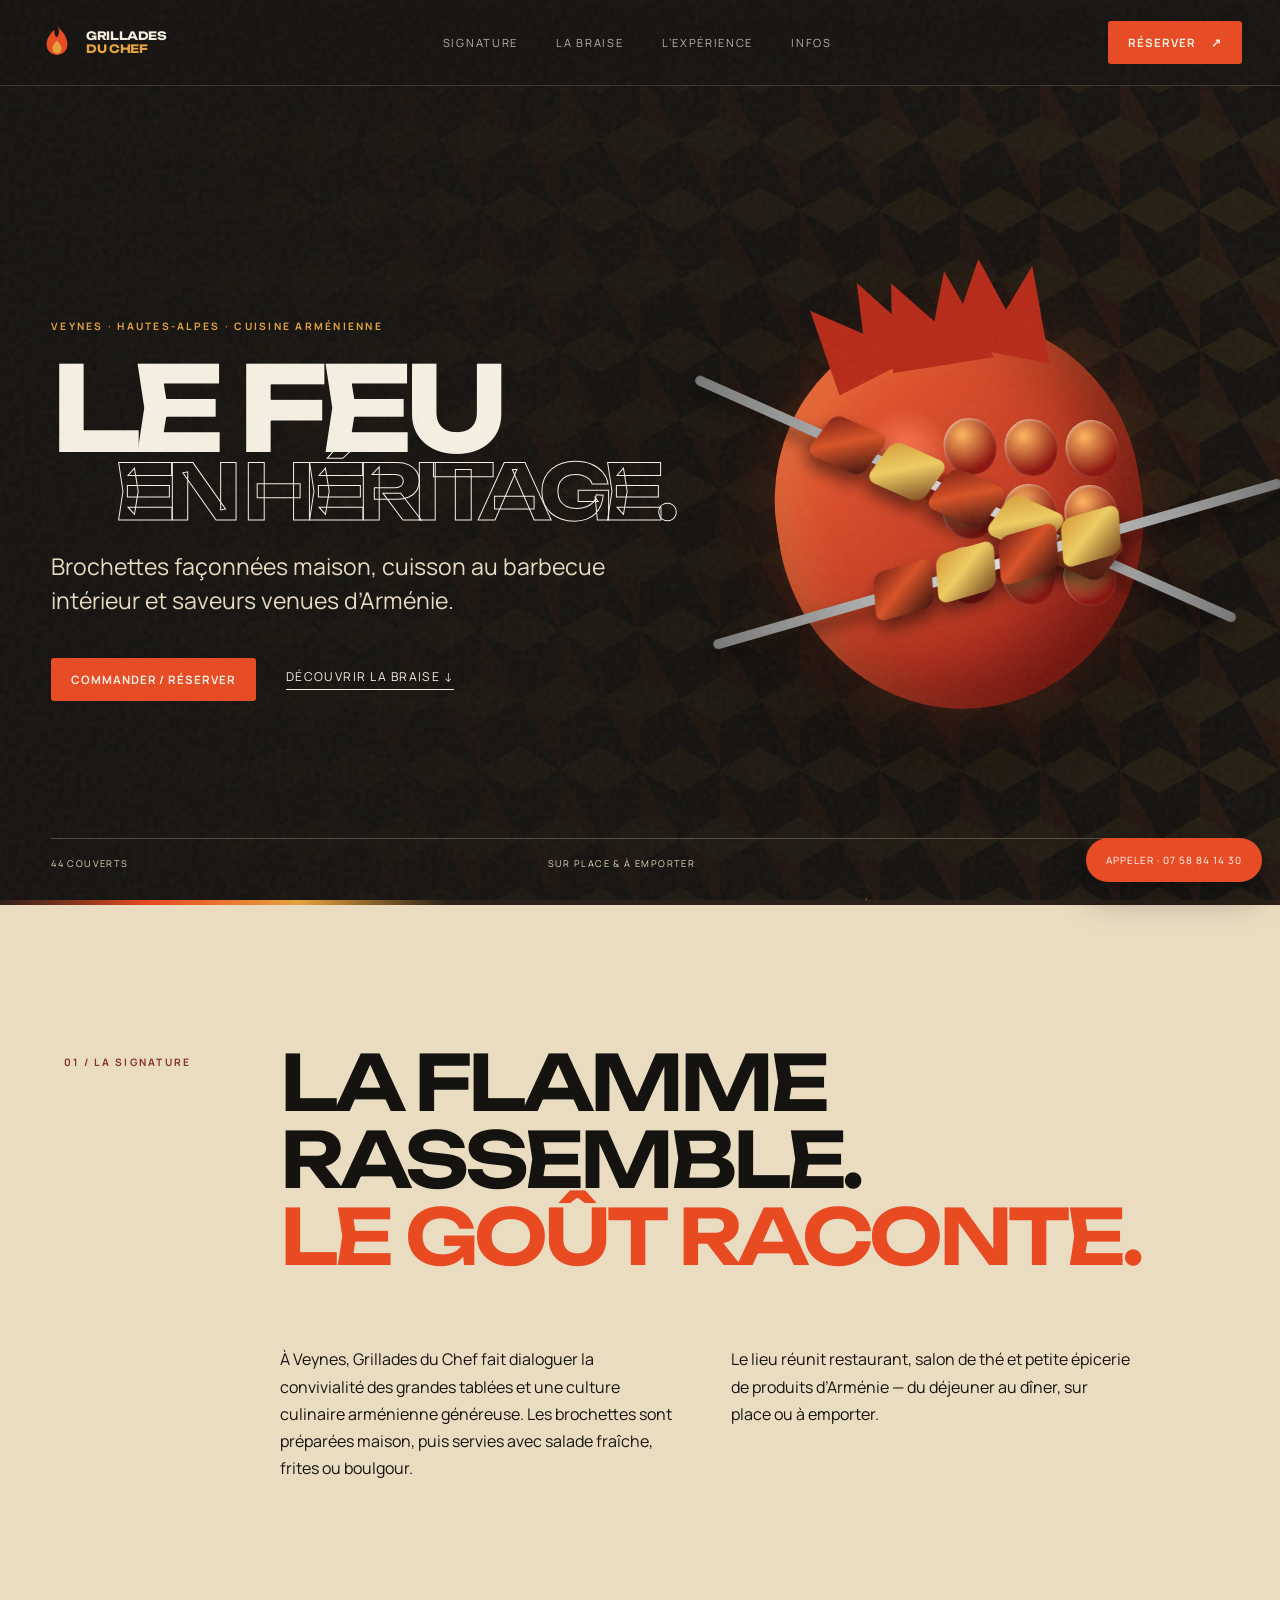
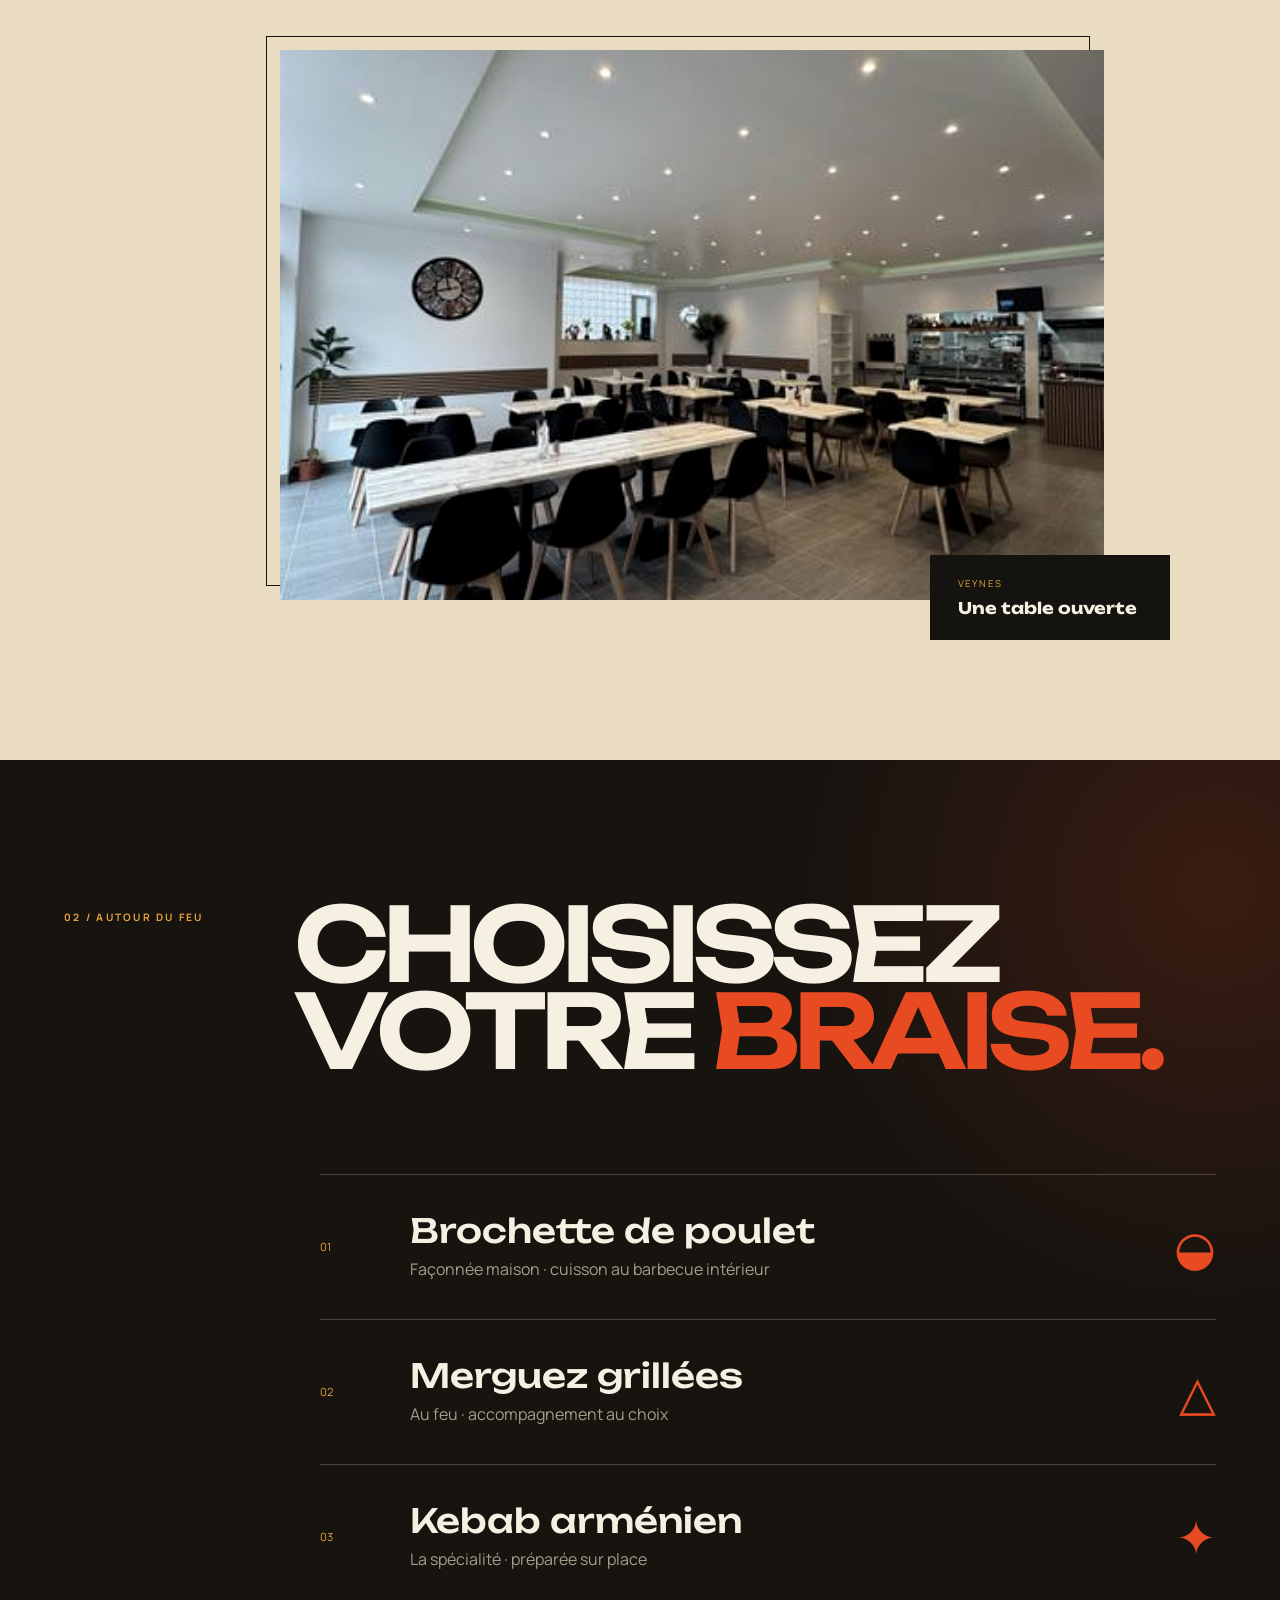
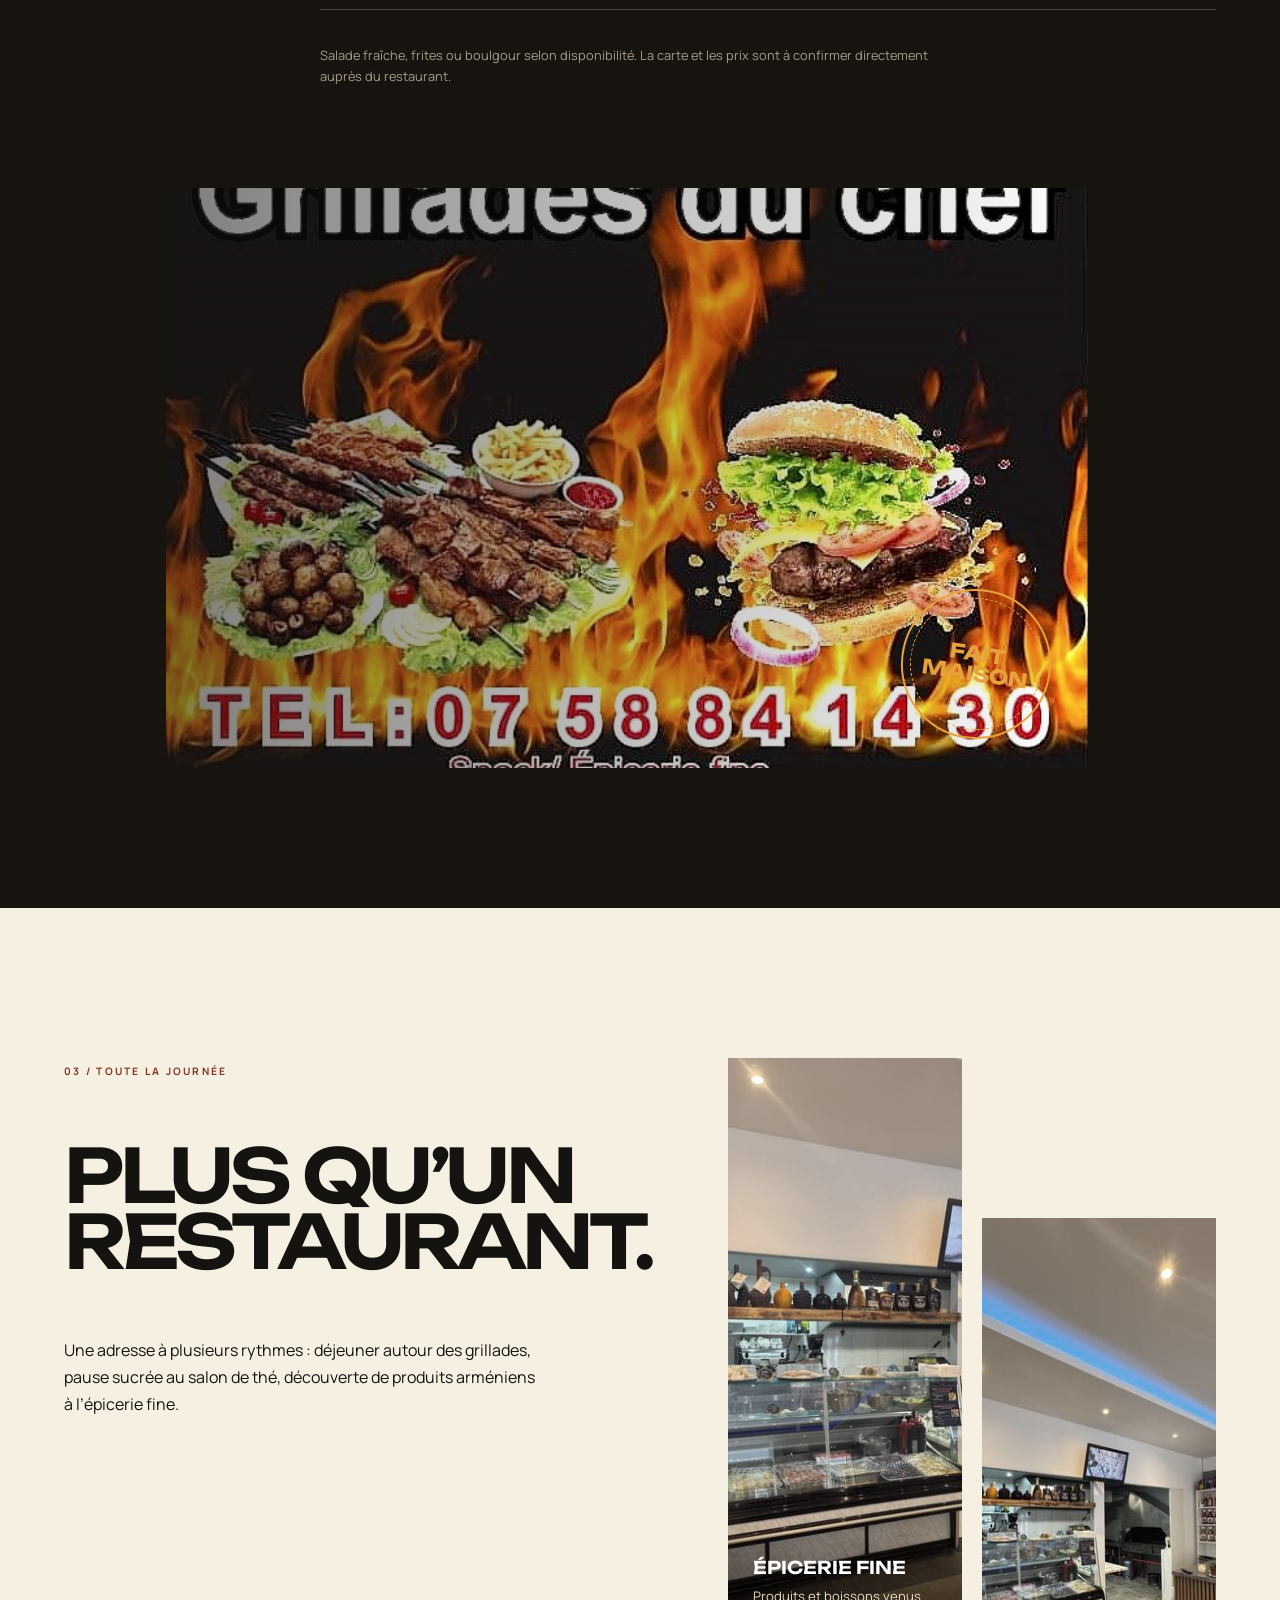
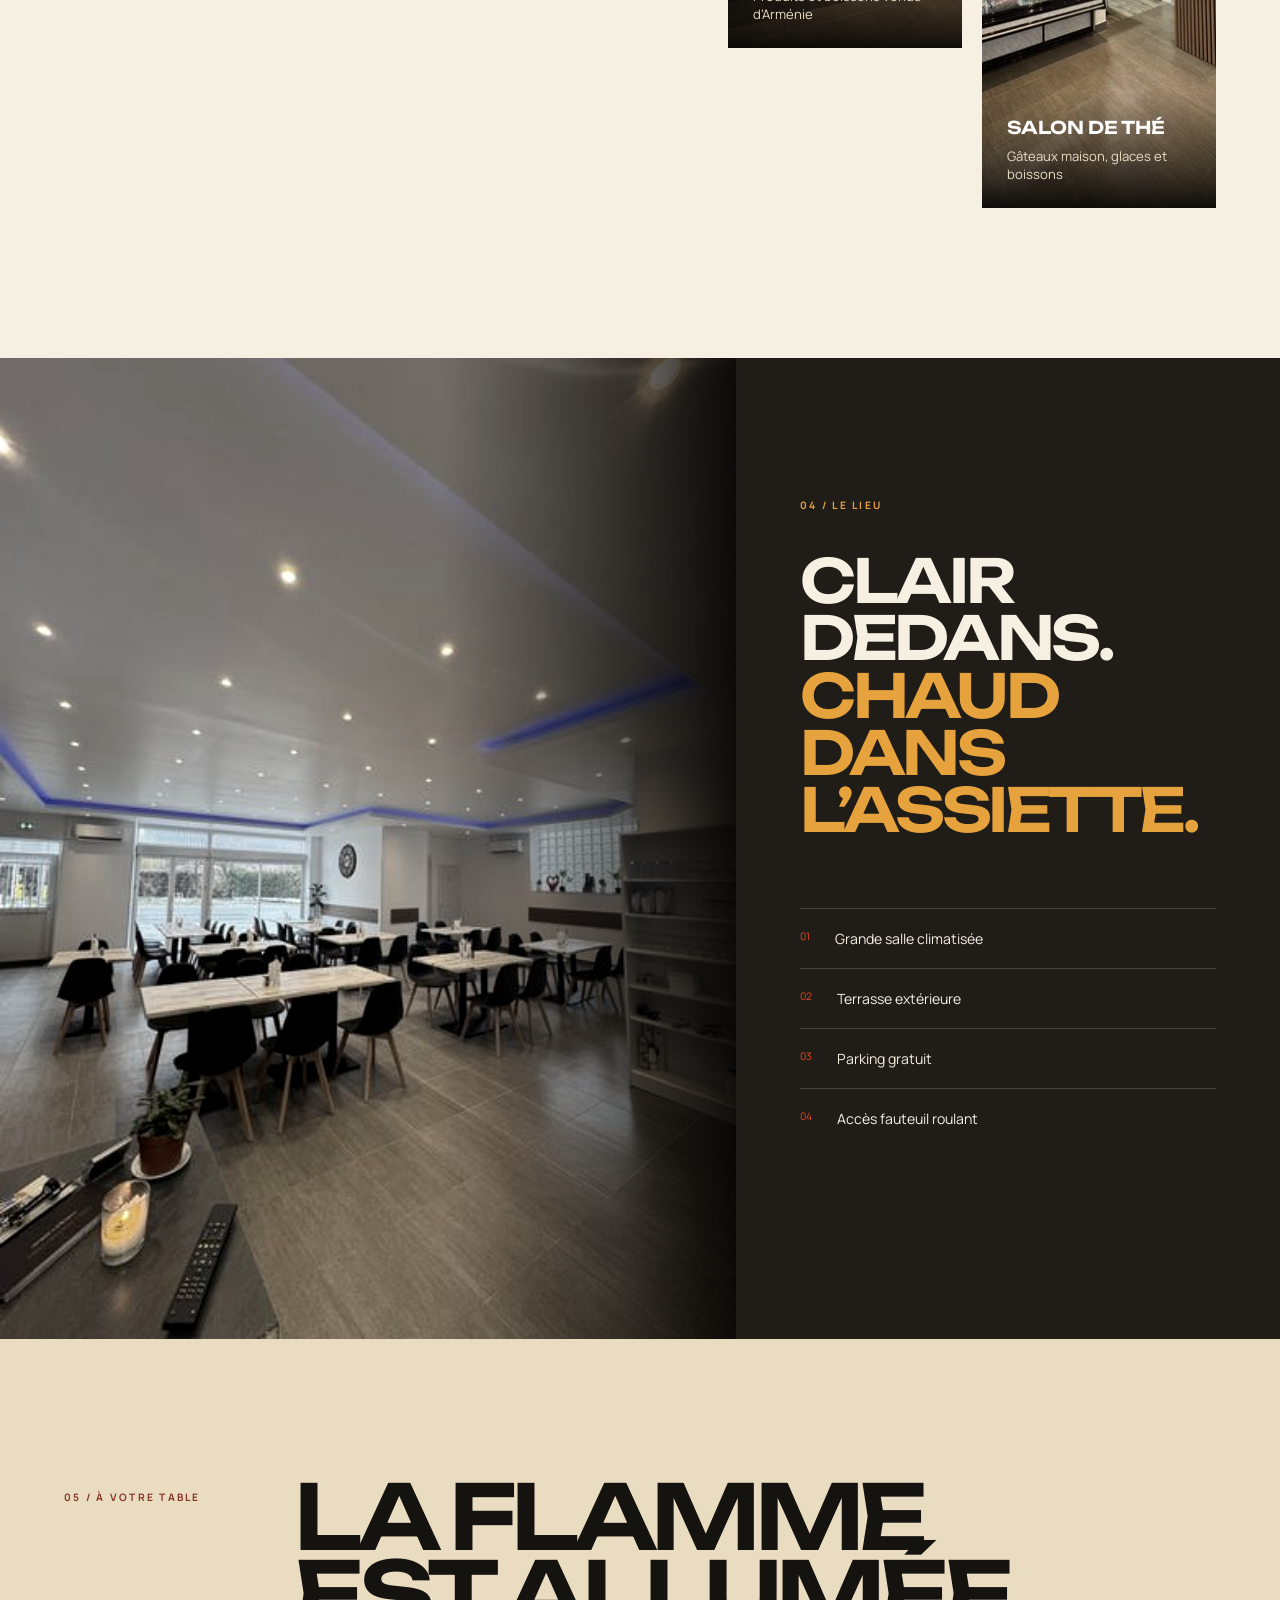
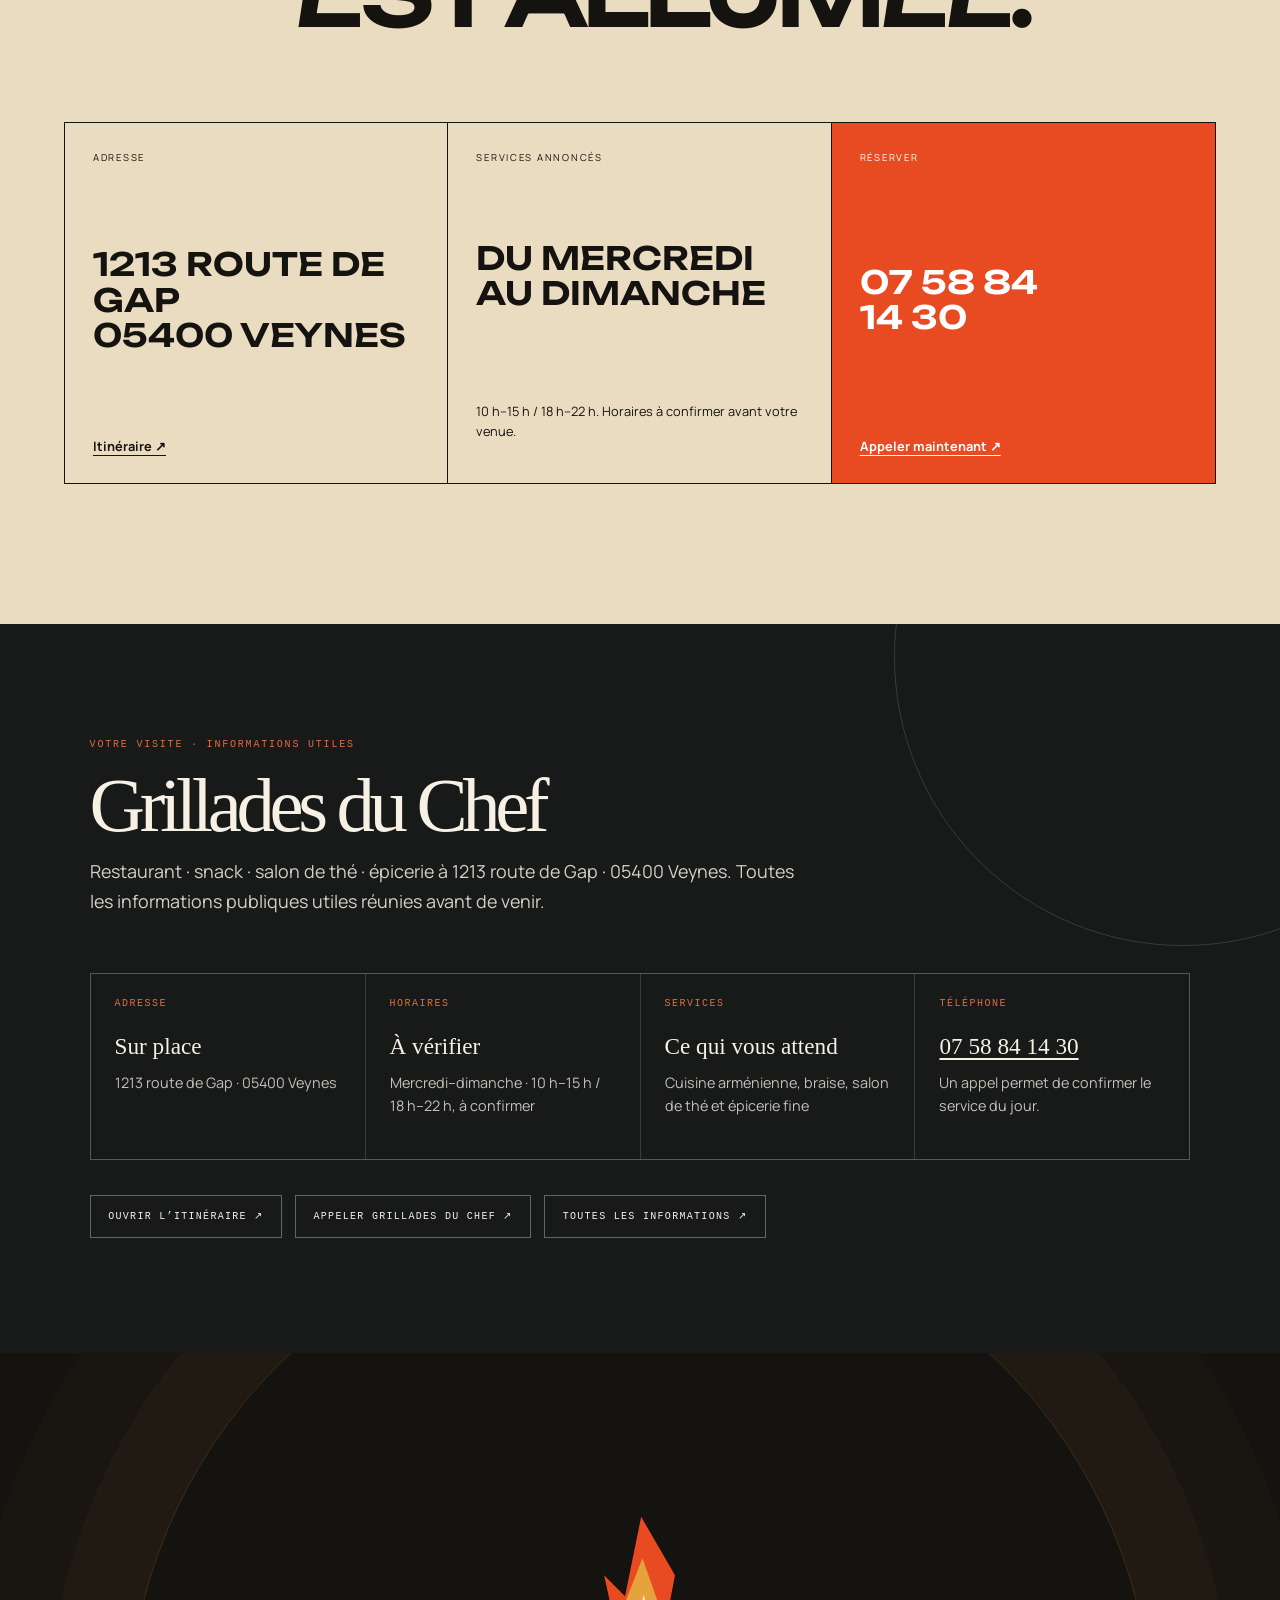
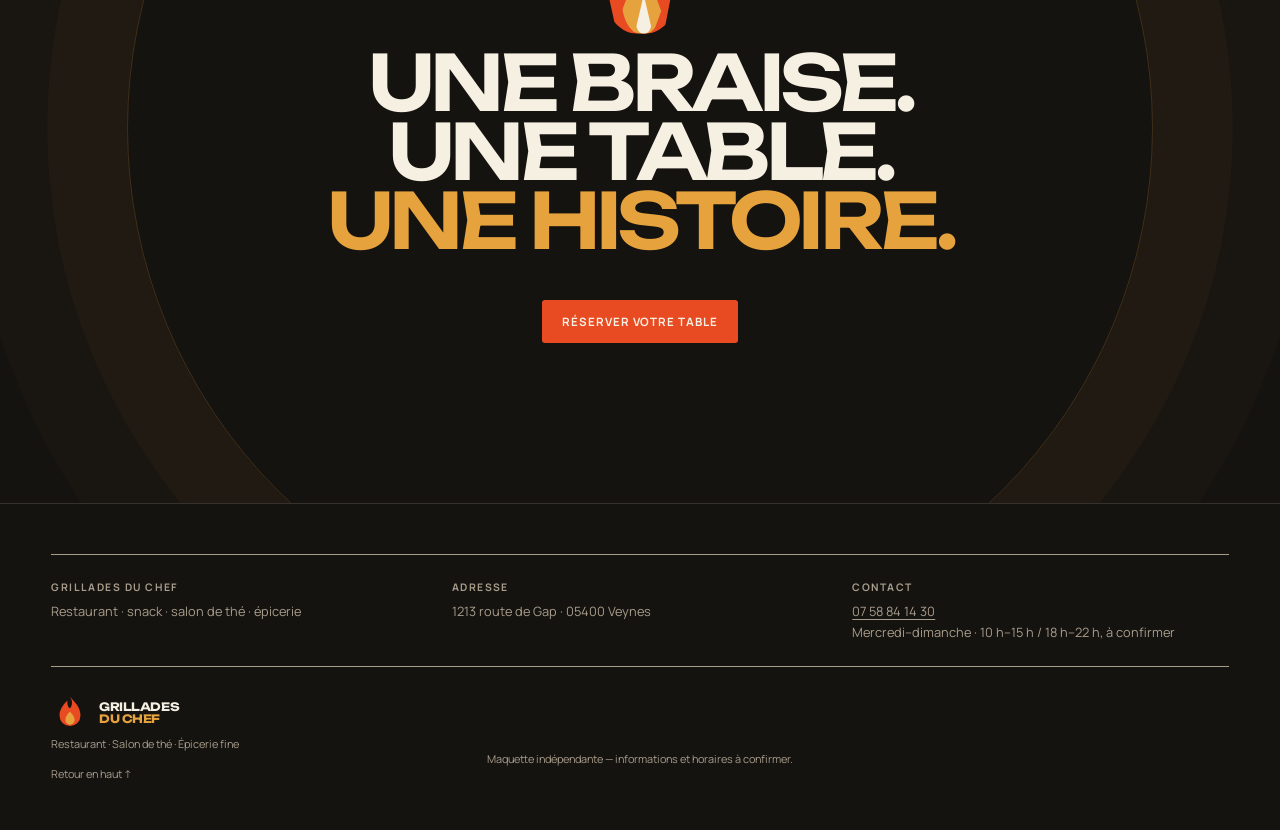
==== commit 6d486b64: "Complete practical information and local footer" ====
--- a/index.html
+++ b/index.html
@@ -1,119 +1,293 @@
 <!doctype html>
 <html lang="fr">
-<head>
-  <meta charset="utf-8">
-  <meta name="viewport" content="width=device-width, initial-scale=1">
-  <meta name="description" content="Grillades du Chef à Veynes : brochettes d’inspiration arménienne, accompagnements maison, salon de thé et épicerie fine.">
-  <meta name="theme-color" content="#151310">
-  <title>Grillades du Chef — La braise arménienne à Veynes</title>
-  <link rel="preconnect" href="https://fonts.googleapis.com">
-  <link rel="preconnect" href="https://fonts.gstatic.com" crossorigin>
-  <link href="https://fonts.googleapis.com/css2?family=Manrope:wght@400;500;600;700&family=Unbounded:wght@500;600;700;800&display=swap" rel="stylesheet">
-  <link rel="icon" href="favicon.svg" type="image/svg+xml">
-  <link rel="stylesheet" href="styles.css">
-  <link rel="stylesheet" href="complete.css">
-</head>
-<body>
-  <canvas id="embers" aria-hidden="true"></canvas>
-  <div class="noise" aria-hidden="true"></div>
-  <div class="preloader" aria-hidden="true"><div class="preloader-mark"><span></span><i></i><b></b></div><p>La braise prend.</p></div>
-
-  <header class="topbar">
-    <a class="wordmark" href="#accueil" aria-label="Grillades du Chef, accueil">
-      <svg viewBox="0 0 58 58" aria-hidden="true"><path d="M29 3c6 8 16 15 16 29a16 16 0 1 1-32 0c0-8 4-15 12-23-1 10 4 12 4 12S36 14 29 3Z"/><path class="cut" d="M29 26c4 5 7 8 7 13a7 7 0 0 1-14 0c0-4 2-8 7-13Z"/></svg>
-      <span>GRILLADES<br><strong>DU CHEF</strong></span>
-    </a>
-    <nav aria-label="Navigation principale"><a href="le-lieu.html">Signature</a><a href="la-carte.html">La braise</a><a href="experience.html">L’expérience</a><a href="infos-pratiques.html">Infos</a></nav>
-    <a class="reserve magnetic" href="tel:+33758841430">Réserver <span>↗</span></a>
-  </header>
-
-  <main>
-    <section class="hero" id="accueil">
-      <div class="armenian-pattern" aria-hidden="true"></div>
-      <div class="hero-copy">
-        <p class="overline reveal">Veynes · Hautes-Alpes · Cuisine arménienne</p>
-        <h1><span class="reveal">Le feu</span><span class="outline reveal">en héritage.</span></h1>
-        <p class="intro reveal">Brochettes façonnées maison, cuisson au barbecue intérieur et saveurs venues d’Arménie.</p>
-        <div class="hero-actions reveal"><a class="primary magnetic" href="tel:+33758841430">Commander / réserver</a><a class="text-link" href="#menu">Découvrir la braise ↓</a></div>
-      </div>
-      <div class="hero-sculpture" aria-hidden="true">
-        <div class="pomegranate">
-          <i class="crown c1"></i><i class="crown c2"></i><i class="crown c3"></i>
-          <div class="seed-field"><span></span><span></span><span></span><span></span><span></span><span></span><span></span><span></span><span></span></div>
-        </div>
-        <div class="skewer skewer-one"><i></i><b></b><i></i><b></b><i></i></div>
-        <div class="skewer skewer-two"><i></i><b></b><i></i><b></b></div>
-      </div>
-      <div class="hero-meta"><span>44 couverts</span><span>Sur place & à emporter</span><span>Parking sur place</span></div>
-    </section>
-
-    <div class="fireline"><span></span></div>
-
-    <section class="statement" id="signature">
-      <p class="side-label reveal">01 / La signature</p>
-      <div class="statement-main">
-        <p class="statement-title reveal">La flamme rassemble.<br><em>Le goût raconte.</em></p>
-        <div class="statement-body reveal"><p>À Veynes, Grillades du Chef fait dialoguer la convivialité des grandes tablées et une culture culinaire arménienne généreuse. Les brochettes sont préparées maison, puis servies avec salade fraîche, frites ou boulgour.</p><p>Le lieu réunit restaurant, salon de thé et petite épicerie de produits d’Arménie — du déjeuner au dîner, sur place ou à emporter.</p></div>
-      </div>
-      <figure class="architecture reveal"><img src="assets/grillades-02.jpg" alt="Salle lumineuse du restaurant Grillades du Chef"><figcaption><span>Veynes</span><b>Une table ouverte</b></figcaption></figure>
-    </section>
-
-    <section class="flame-menu" id="menu">
-      <div class="flame-heading">
-        <p class="side-label reveal">02 / Autour du feu</p>
-        <h2 class="reveal">Choisissez<br>votre <span>braise.</span></h2>
-      </div>
-      <div class="dish-list">
-        <article class="dish reveal" data-dish="01"><div class="dish-number">01</div><div><h3>Brochette de poulet</h3><p>Façonnée maison · cuisson au barbecue intérieur</p></div><span class="dish-mark">◒</span></article>
-        <article class="dish reveal" data-dish="02"><div class="dish-number">02</div><div><h3>Merguez grillées</h3><p>Au feu · accompagnement au choix</p></div><span class="dish-mark">△</span></article>
-        <article class="dish reveal" data-dish="03"><div class="dish-number">03</div><div><h3>Kebab arménien</h3><p>La spécialité · préparée sur place</p></div><span class="dish-mark">✦</span></article>
-      </div>
-      <p class="menu-note reveal">Salade fraîche, frites ou boulgour selon disponibilité. La carte et les prix sont à confirmer directement auprès du restaurant.</p>
-      <div class="menu-visual reveal">
-        <img src="assets/grillades-01.jpg" alt="Présentation des grillades et burgers de Grillades du Chef">
-        <div class="stamp"><span>FAIT<br>MAISON</span><i>VEYNES · 05</i></div>
-      </div>
-    </section>
-
-    <section class="experience">
-      <div class="experience-copy reveal">
-        <span class="side-label">03 / Toute la journée</span>
-        <h2>Plus qu’un<br>restaurant.</h2>
-        <p>Une adresse à plusieurs rythmes : déjeuner autour des grillades, pause sucrée au salon de thé, découverte de produits arméniens à l’épicerie fine.</p>
-      </div>
-      <div class="experience-cards">
-        <article class="exp-card reveal"><img src="assets/grillades-05.jpg" alt="Comptoir et épicerie fine du restaurant"><div><span>Épicerie fine</span><p>Produits et boissons venus d’Arménie</p></div></article>
-        <article class="exp-card offset reveal"><img src="assets/grillades-04.jpg" alt="Vitrine de plats et desserts"><div><span>Salon de thé</span><p>Gâteaux maison, glaces et boissons</p></div></article>
-      </div>
-    </section>
-
-    <section class="space" id="lieu">
-      <div class="space-image"><img src="assets/grillades-06.jpg" alt="Grande salle climatisée de Grillades du Chef"><div class="heat-haze"></div></div>
-      <div class="space-copy reveal">
-        <p class="side-label">04 / Le lieu</p>
-        <h2>Clair dedans.<br><span>Chaud dans l’assiette.</span></h2>
-        <ul><li><span>01</span>Grande salle climatisée</li><li><span>02</span>Terrasse extérieure</li><li><span>03</span>Parking gratuit</li><li><span>04</span>Accès fauteuil roulant</li></ul>
-      </div>
-    </section>
-
-    <section class="practical">
-      <div class="practical-title reveal"><p class="side-label">05 / À votre table</p><h2>La flamme<br>est allumée.</h2></div>
-      <div class="practical-grid">
-        <article class="reveal"><span>Adresse</span><h3>1213 route de Gap<br>05400 Veynes</h3><a href="https://www.google.com/maps/search/?api=1&query=Grillades+du+Chef+1213+route+de+Gap+Veynes" target="_blank" rel="noopener">Itinéraire ↗</a></article>
-        <article class="reveal"><span>Services annoncés</span><h3>Du mercredi<br>au dimanche</h3><p>10 h–15 h / 18 h–22 h. Horaires à confirmer avant votre venue.</p></article>
-        <article class="call-card reveal"><span>Réserver</span><h3>07 58 84<br>14 30</h3><a class="magnetic" href="tel:+33758841430">Appeler maintenant ↗</a></article>
-      </div>
-    </section>
-
-    <section class="closing">
-      <div class="closing-mark" aria-hidden="true"><span></span><i></i><b></b></div>
-      <p>Une braise.<br>Une table.<br><em>Une histoire.</em></p>
-      <a class="primary magnetic" href="tel:+33758841430">Réserver votre table</a>
-    </section>
-  </main>
-
-  <footer><a class="wordmark" href="#accueil"><svg viewBox="0 0 58 58" aria-hidden="true"><path d="M29 3c6 8 16 15 16 29a16 16 0 1 1-32 0c0-8 4-15 12-23-1 10 4 12 4 12S36 14 29 3Z"/><path class="cut" d="M29 26c4 5 7 8 7 13a7 7 0 0 1-14 0c0-4 2-8 7-13Z"/></svg><span>GRILLADES<br><strong>DU CHEF</strong></span></a><p>Restaurant · Salon de thé · Épicerie fine</p><p class="legal">Maquette indépendante — informations et horaires à confirmer.</p><a href="#accueil">Retour en haut ↑</a></footer>
-  <a class="mobile-call" href="tel:+33758841430">Appeler · 07 58 84 14 30</a>
-  <script src="app.js"></script>
+  <head>
+    <meta charset="utf-8" />
+    <meta name="viewport" content="width=device-width, initial-scale=1" />
+    <meta
+      name="description"
+      content="Grillades du Chef à Veynes : brochettes d’inspiration arménienne, accompagnements maison, salon de thé et épicerie fine."
+    />
+    <meta name="theme-color" content="#151310" />
+    <title>Grillades du Chef — La braise arménienne à Veynes</title>
+    <link rel="preconnect" href="https://fonts.googleapis.com" />
+    <link rel="preconnect" href="https://fonts.gstatic.com" crossorigin />
+    <link
+      href="https://fonts.googleapis.com/css2?family=Manrope:wght@400;500;600;700&family=Unbounded:wght@500;600;700;800&display=swap"
+      rel="stylesheet"
+    />
+    <link rel="icon" href="favicon.svg" type="image/svg+xml" />
+    <link rel="stylesheet" href="styles.css" />
+    <link rel="stylesheet" href="complete.css" />
+  </head>
+  <body>
+    <canvas id="embers" aria-hidden="true"></canvas>
+    <div class="noise" aria-hidden="true"></div>
+    <div class="preloader" aria-hidden="true">
+      <div class="preloader-mark"><span></span><i></i><b></b></div>
+      <p>La braise prend.</p>
+    </div>
+
+    <header class="topbar">
+      <a
+        class="wordmark"
+        href="#accueil"
+        aria-label="Grillades du Chef, accueil"
+      >
+        <svg viewBox="0 0 58 58" aria-hidden="true">
+          <path
+            d="M29 3c6 8 16 15 16 29a16 16 0 1 1-32 0c0-8 4-15 12-23-1 10 4 12 4 12S36 14 29 3Z"
+          />
+          <path
+            class="cut"
+            d="M29 26c4 5 7 8 7 13a7 7 0 0 1-14 0c0-4 2-8 7-13Z"
+          />
+        </svg>
+        <span>GRILLADES<br /><strong>DU CHEF</strong></span>
+      </a>
+      <nav aria-label="Navigation principale">
+        <a href="le-lieu.html">Signature</a><a href="la-carte.html">La braise</a
+        ><a href="experience.html">L’expérience</a
+        ><a href="infos-pratiques.html">Infos</a>
+      </nav>
+      <a class="reserve magnetic" href="tel:+33758841430"
+        >Réserver <span>↗</span></a
+      >
+    </header>
+
+    <main>
+      <section class="hero" id="accueil">
+        <div class="armenian-pattern" aria-hidden="true"></div>
+        <div class="hero-copy">
+          <p class="overline reveal">
+            Veynes · Hautes-Alpes · Cuisine arménienne
+          </p>
+          <h1>
+            <span class="reveal">Le feu</span
+            ><span class="outline reveal">en héritage.</span>
+          </h1>
+          <p class="intro reveal">
+            Brochettes façonnées maison, cuisson au barbecue intérieur et
+            saveurs venues d’Arménie.
+          </p>
+          <div class="hero-actions reveal">
+            <a class="primary magnetic" href="tel:+33758841430"
+              >Commander / réserver</a
+            ><a class="text-link" href="#menu">Découvrir la braise ↓</a>
+          </div>
+        </div>
+        <div class="hero-sculpture" aria-hidden="true">
+          <div class="pomegranate">
+            <i class="crown c1"></i><i class="crown c2"></i
+            ><i class="crown c3"></i>
+            <div class="seed-field">
+              <span></span><span></span><span></span><span></span><span></span
+              ><span></span><span></span><span></span><span></span>
+            </div>
+          </div>
+          <div class="skewer skewer-one">
+            <i></i><b></b><i></i><b></b><i></i>
+          </div>
+          <div class="skewer skewer-two"><i></i><b></b><i></i><b></b></div>
+        </div>
+        <div class="hero-meta">
+          <span>44 couverts</span><span>Sur place & à emporter</span
+          ><span>Parking sur place</span>
+        </div>
+      </section>
+
+      <div class="fireline"><span></span></div>
+
+      <section class="statement" id="signature">
+        <p class="side-label reveal">01 / La signature</p>
+        <div class="statement-main">
+          <p class="statement-title reveal">
+            La flamme rassemble.<br /><em>Le goût raconte.</em>
+          </p>
+          <div class="statement-body reveal">
+            <p>
+              À Veynes, Grillades du Chef fait dialoguer la convivialité des
+              grandes tablées et une culture culinaire arménienne généreuse. Les
+              brochettes sont préparées maison, puis servies avec salade
+              fraîche, frites ou boulgour.
+            </p>
+            <p>
+              Le lieu réunit restaurant, salon de thé et petite épicerie de
+              produits d’Arménie — du déjeuner au dîner, sur place ou à
+              emporter.
+            </p>
+          </div>
+        </div>
+        <figure class="architecture reveal">
+          <img
+            src="assets/grillades-02.jpg"
+            alt="Salle lumineuse du restaurant Grillades du Chef"
+          />
+          <figcaption><span>Veynes</span><b>Une table ouverte</b></figcaption>
+        </figure>
+      </section>
+
+      <section class="flame-menu" id="menu">
+        <div class="flame-heading">
+          <p class="side-label reveal">02 / Autour du feu</p>
+          <h2 class="reveal">Choisissez<br />votre <span>braise.</span></h2>
+        </div>
+        <div class="dish-list">
+          <article class="dish reveal" data-dish="01">
+            <div class="dish-number">01</div>
+            <div>
+              <h3>Brochette de poulet</h3>
+              <p>Façonnée maison · cuisson au barbecue intérieur</p>
+            </div>
+            <span class="dish-mark">◒</span>
+          </article>
+          <article class="dish reveal" data-dish="02">
+            <div class="dish-number">02</div>
+            <div>
+              <h3>Merguez grillées</h3>
+              <p>Au feu · accompagnement au choix</p>
+            </div>
+            <span class="dish-mark">△</span>
+          </article>
+          <article class="dish reveal" data-dish="03">
+            <div class="dish-number">03</div>
+            <div>
+              <h3>Kebab arménien</h3>
+              <p>La spécialité · préparée sur place</p>
+            </div>
+            <span class="dish-mark">✦</span>
+          </article>
+        </div>
+        <p class="menu-note reveal">
+          Salade fraîche, frites ou boulgour selon disponibilité. La carte et
+          les prix sont à confirmer directement auprès du restaurant.
+        </p>
+        <div class="menu-visual reveal">
+          <img
+            src="assets/grillades-01.jpg"
+            alt="Présentation des grillades et burgers de Grillades du Chef"
+          />
+          <div class="stamp">
+            <span>FAIT<br />MAISON</span><i>VEYNES · 05</i>
+          </div>
+        </div>
+      </section>
+
+      <section class="experience">
+        <div class="experience-copy reveal">
+          <span class="side-label">03 / Toute la journée</span>
+          <h2>Plus qu’un<br />restaurant.</h2>
+          <p>
+            Une adresse à plusieurs rythmes : déjeuner autour des grillades,
+            pause sucrée au salon de thé, découverte de produits arméniens à
+            l’épicerie fine.
+          </p>
+        </div>
+        <div class="experience-cards">
+          <article class="exp-card reveal">
+            <img
+              src="assets/grillades-05.jpg"
+              alt="Comptoir et épicerie fine du restaurant"
+            />
+            <div>
+              <span>Épicerie fine</span>
+              <p>Produits et boissons venus d’Arménie</p>
+            </div>
+          </article>
+          <article class="exp-card offset reveal">
+            <img
+              src="assets/grillades-04.jpg"
+              alt="Vitrine de plats et desserts"
+            />
+            <div>
+              <span>Salon de thé</span>
+              <p>Gâteaux maison, glaces et boissons</p>
+            </div>
+          </article>
+        </div>
+      </section>
+
+      <section class="space" id="lieu">
+        <div class="space-image">
+          <img
+            src="assets/grillades-06.jpg"
+            alt="Grande salle climatisée de Grillades du Chef"
+          />
+          <div class="heat-haze"></div>
+        </div>
+        <div class="space-copy reveal">
+          <p class="side-label">04 / Le lieu</p>
+          <h2>Clair dedans.<br /><span>Chaud dans l’assiette.</span></h2>
+          <ul>
+            <li><span>01</span>Grande salle climatisée</li>
+            <li><span>02</span>Terrasse extérieure</li>
+            <li><span>03</span>Parking gratuit</li>
+            <li><span>04</span>Accès fauteuil roulant</li>
+          </ul>
+        </div>
+      </section>
+
+      <section class="practical">
+        <div class="practical-title reveal">
+          <p class="side-label">05 / À votre table</p>
+          <h2>La flamme<br />est allumée.</h2>
+        </div>
+        <div class="practical-grid">
+          <article class="reveal">
+            <span>Adresse</span>
+            <h3>1213 route de Gap<br />05400 Veynes</h3>
+            <a
+              href="https://www.google.com/maps/search/?api=1&query=Grillades+du+Chef+1213+route+de+Gap+Veynes"
+              target="_blank"
+              rel="noopener"
+              >Itinéraire ↗</a
+            >
+          </article>
+          <article class="reveal">
+            <span>Services annoncés</span>
+            <h3>Du mercredi<br />au dimanche</h3>
+            <p>
+              10 h–15 h / 18 h–22 h. Horaires à confirmer avant votre venue.
+            </p>
+          </article>
+          <article class="call-card reveal">
+            <span>Réserver</span>
+            <h3>07 58 84<br />14 30</h3>
+            <a class="magnetic" href="tel:+33758841430">Appeler maintenant ↗</a>
+          </article>
+        </div>
+      </section>
+
+      <section class="closing">
+        <div class="closing-mark" aria-hidden="true">
+          <span></span><i></i><b></b>
+        </div>
+        <p>Une braise.<br />Une table.<br /><em>Une histoire.</em></p>
+        <a class="primary magnetic" href="tel:+33758841430"
+          >Réserver votre table</a
+        >
+      </section>
+    </main>
+
+    <footer>
+      <a class="wordmark" href="#accueil"
+        ><svg viewBox="0 0 58 58" aria-hidden="true">
+          <path
+            d="M29 3c6 8 16 15 16 29a16 16 0 1 1-32 0c0-8 4-15 12-23-1 10 4 12 4 12S36 14 29 3Z"
+          />
+          <path
+            class="cut"
+            d="M29 26c4 5 7 8 7 13a7 7 0 0 1-14 0c0-4 2-8 7-13Z"
+          /></svg
+        ><span>GRILLADES<br /><strong>DU CHEF</strong></span></a
+      >
+      <p>Restaurant · Salon de thé · Épicerie fine</p>
+      <p class="legal">
+        Maquette indépendante — informations et horaires à confirmer.
+      </p>
+      <a href="#accueil">Retour en haut ↑</a>
+    </footer>
+    <a class="mobile-call" href="tel:+33758841430">Appeler · 07 58 84 14 30</a>
+    <script src="app.js"></script>
+<script src="site-enhance.js"></script>
 </body>
 </html>
--- a/styles.css
+++ b/styles.css
@@ -1,4 +1,1299 @@
-:root{--coal:#151310;--coal2:#201c18;--ember:#e84a22;--gold:#e6a23d;--sand:#eadcc1;--cream:#f6f0e3;--display:"Unbounded",sans-serif;--body:"Manrope",sans-serif}*{box-sizing:border-box}html{scroll-behavior:smooth}body{margin:0;background:var(--coal);color:var(--cream);font-family:var(--body);overflow-x:hidden}body.locked{overflow:hidden}a{color:inherit;text-decoration:none}img{width:100%;height:100%;object-fit:cover;display:block}::selection{background:var(--ember);color:#fff}.noise{position:fixed;inset:0;pointer-events:none;z-index:500;opacity:.07;background-image:url("data:image/svg+xml,%3Csvg viewBox='0 0 180 180' xmlns='http://www.w3.org/2000/svg'%3E%3Cfilter id='n'%3E%3CfeTurbulence type='fractalNoise' baseFrequency='.9' numOctaves='3' stitchTiles='stitch'/%3E%3C/filter%3E%3Crect width='100%25' height='100%25' filter='url(%23n)' opacity='.75'/%3E%3C/svg%3E")}.preloader{position:fixed;inset:0;z-index:1000;background:var(--coal);display:grid;place-items:center;align-content:center;gap:25px;transition:clip-path 1s cubic-bezier(.8,0,.2,1);clip-path:inset(0 0 0 0)}.preloader.done{clip-path:inset(0 0 100% 0);pointer-events:none}.preloader p{text-transform:uppercase;letter-spacing:.3em;font-size:.65rem}.preloader-mark,.closing-mark{position:relative;width:85px;height:105px}.preloader-mark span,.preloader-mark i,.preloader-mark b,.closing-mark span,.closing-mark i,.closing-mark b{position:absolute;bottom:0;border-radius:50% 50% 45% 45%;transform-origin:50% 100%}.preloader-mark span,.closing-mark span{left:12px;width:62px;height:90px;background:var(--ember);clip-path:polygon(50% 0,92% 50%,78% 100%,20% 100%,4% 50%,30% 68%)}.preloader-mark i,.closing-mark i{left:28px;width:32px;height:58px;background:var(--gold);clip-path:polygon(50% 0,95% 70%,75% 100%,20% 100%,0 70%)}.preloader-mark b,.closing-mark b{left:38px;width:14px;height:30px;background:var(--cream);clip-path:polygon(50% 0,100% 100%,0 100%)}.preloader-mark{animation:flame 1s ease-in-out infinite alternate}@keyframes flame{to{transform:scaleX(.88) scaleY(1.08) rotate(2deg)}}#embers{position:fixed;inset:0;z-index:10;pointer-events:none}.topbar{position:fixed;z-index:100;top:0;left:0;right:0;height:86px;padding:0 3vw;display:flex;justify-content:space-between;align-items:center;border-bottom:1px solid rgba(246,240,227,.16);background:rgba(21,19,16,.82);backdrop-filter:blur(14px)}.wordmark{display:flex;align-items:center;gap:10px;font:700 .72rem/1.1 var(--display);letter-spacing:-.04em}.wordmark svg{width:38px;height:45px;fill:var(--ember)}.wordmark svg .cut{fill:var(--gold)}.wordmark strong{color:var(--gold)}.topbar nav{display:flex;gap:2.4rem;font-size:.7rem;text-transform:uppercase;letter-spacing:.15em}.topbar nav a{opacity:.72;transition:.25s}.topbar nav a:hover{opacity:1;color:var(--gold)}.reserve,.primary{background:var(--ember);padding:14px 20px;border-radius:3px;font-size:.72rem;font-weight:700;text-transform:uppercase;letter-spacing:.08em}.reserve span{display:inline-block;margin-left:12px}.hero{min-height:100svh;padding:160px 4vw 50px;position:relative;overflow:hidden;display:grid;grid-template-columns:1.3fr 1fr;align-items:center}.armenian-pattern{position:absolute;inset:0;opacity:.08;background-image:linear-gradient(30deg,var(--gold) 12%,transparent 12.5%,transparent 87%,var(--gold) 87.5%,var(--gold)),linear-gradient(150deg,var(--gold) 12%,transparent 12.5%,transparent 87%,var(--gold) 87.5%,var(--gold)),linear-gradient(30deg,var(--gold) 12%,transparent 12.5%,transparent 87%,var(--gold) 87.5%,var(--gold)),linear-gradient(150deg,var(--gold) 12%,transparent 12.5%,transparent 87%,var(--gold) 87.5%,var(--gold)),linear-gradient(60deg,var(--ember) 25%,transparent 25.5%,transparent 75%,var(--ember) 75%,var(--ember));background-size:80px 140px;background-position:0 0,0 0,40px 70px,40px 70px,0 0;mask-image:linear-gradient(90deg,transparent,black)}.hero-copy{position:relative;z-index:2}.overline,.side-label{text-transform:uppercase;letter-spacing:.22em;font-size:.64rem;font-weight:700;color:var(--gold)}.hero h1{margin:25px 0;font:700 clamp(4.5rem,9.2vw,10rem)/.85 var(--display);letter-spacing:-.075em;text-transform:uppercase}.hero h1 span{display:block}.hero h1 .outline{color:transparent;-webkit-text-stroke:1px var(--cream);font-size:.65em;margin-left:5vw}.intro{max-width:620px;font-size:clamp(1.1rem,1.8vw,1.5rem);line-height:1.5;color:var(--sand)}.hero-actions{display:flex;align-items:center;gap:30px;margin-top:40px}.text-link{font-size:.76rem;text-transform:uppercase;letter-spacing:.12em;border-bottom:1px solid;padding-bottom:4px}.hero-sculpture{position:relative;z-index:1;width:min(42vw,550px);aspect-ratio:1;margin:auto;filter:drop-shadow(0 35px 60px rgba(0,0,0,.55));animation:sculptureFloat 5s ease-in-out infinite alternate}@keyframes sculptureFloat{to{transform:translateY(-18px) rotate(2deg)}}.pomegranate{position:absolute;left:16%;top:16%;width:68%;height:72%;border-radius:48% 48% 52% 52%;background:radial-gradient(circle at 38% 32%,#ff7951,transparent 13%),radial-gradient(circle at 45% 42%,#cc2f18 0 5%,transparent 5.5%),radial-gradient(circle at 60% 65%,#a51e12 0 4%,transparent 4.5%),linear-gradient(145deg,#f46132,#9d1d15);box-shadow:inset -35px -30px 70px rgba(45,0,0,.5),inset 20px 20px 45px rgba(255,185,100,.24),0 0 80px rgba(232,74,34,.25);transform:rotate(-9deg)}.crown{position:absolute;width:28%;height:24%;top:-13%;background:#b72a19;clip-path:polygon(0 100%,12% 4%,48% 52%,65% 0,100% 100%)}.c1{left:18%;transform:rotate(-18deg)}.c2{left:38%}.c3{left:58%;transform:rotate(20deg)}.seed-field{position:absolute;right:7%;top:28%;width:48%;height:48%;display:grid;grid-template-columns:repeat(3,1fr);gap:8px;transform:rotate(10deg)}.seed-field span{background:radial-gradient(circle at 35% 30%,#ffb660,#8c140e 70%);border-radius:48% 52% 46% 54%;box-shadow:inset 1px 1px 3px rgba(255,255,255,.5)}.skewer{position:absolute;width:110%;height:10px;background:linear-gradient(90deg,#777,#ddd,#777);border-radius:10px;display:flex;justify-content:center;gap:5px;filter:drop-shadow(0 10px 8px rgba(0,0,0,.5))}.skewer-one{left:-4%;top:48%;transform:rotate(24deg)}.skewer-two{left:2%;top:60%;transform:rotate(-16deg)}.skewer i,.skewer b{width:60px;height:48px;margin-top:-20px;border-radius:10px;transform:skew(-12deg);background:linear-gradient(140deg,#7d1f13,#d85225 45%,#38100c)}.skewer b{background:linear-gradient(140deg,#d69c38,#efce62 45%,#79471e)}.hero-meta{position:absolute;left:4vw;right:4vw;bottom:30px;display:flex;justify-content:space-between;border-top:1px solid rgba(246,240,227,.25);padding-top:18px;text-transform:uppercase;letter-spacing:.15em;font-size:.58rem;color:var(--sand)}.fireline{height:5px;background:#2b2118;overflow:hidden}.fireline span{display:block;width:35%;height:100%;background:linear-gradient(90deg,transparent,var(--ember),var(--gold),transparent);animation:travel 3s linear infinite}@keyframes travel{to{transform:translateX(300%)}}.statement{position:relative;padding:140px 5vw 160px;background:var(--sand);color:var(--coal);display:grid;grid-template-columns:.3fr 1.7fr;gap:4vw}.statement .side-label{color:#873422}.statement-title{margin:0;font:600 clamp(3rem,6vw,7rem)/1 var(--display);letter-spacing:-.055em;text-transform:uppercase}.statement-title em{font-style:normal;color:var(--ember)}.statement-body{display:grid;grid-template-columns:1fr 1fr;gap:4vw;margin-top:55px;max-width:850px;line-height:1.7}.architecture{grid-column:2;margin:100px 0 0;width:88%;height:550px;position:relative}.architecture:before{content:"";position:absolute;inset:-14px 14px 14px -14px;border:1px solid var(--coal)}.architecture img{position:relative;filter:saturate(.7) contrast(1.05)}.architecture figcaption{position:absolute;right:-8%;bottom:-40px;background:var(--coal);color:var(--cream);padding:22px 28px;min-width:240px}.architecture figcaption span{display:block;color:var(--gold);font-size:.6rem;text-transform:uppercase;letter-spacing:.2em}.architecture figcaption b{display:block;margin-top:8px;font-family:var(--display)}.flame-menu{padding:140px 5vw;background:#17130f;position:relative;overflow:hidden}.flame-menu:before{content:"";position:absolute;width:70vw;height:70vw;right:-30vw;top:-25vw;border-radius:50%;background:radial-gradient(circle,rgba(232,74,34,.17),transparent 65%)}.flame-heading{display:grid;grid-template-columns:.4fr 1.6fr}.flame-heading h2{position:relative;margin:0;font:600 clamp(4rem,8vw,9rem)/.85 var(--display);letter-spacing:-.07em;text-transform:uppercase}.flame-heading h2 span{color:var(--ember)}.dish-list{margin:100px 0 0 20vw;border-top:1px solid rgba(246,240,227,.22)}.dish{position:relative;display:grid;grid-template-columns:90px 1fr auto;align-items:center;min-height:145px;border-bottom:1px solid rgba(246,240,227,.22);transition:padding .4s,background .4s}.dish:before{content:attr(data-dish);position:absolute;inset:0 auto 0 0;width:0;overflow:hidden;display:grid;place-items:center;background:var(--ember);font:700 4rem var(--display);transition:width .45s}.dish:hover{padding-left:170px;background:rgba(255,255,255,.025)}.dish:hover:before{width:145px}.dish-number{color:var(--gold);font-size:.7rem}.dish h3{font:500 clamp(1.4rem,2.6vw,2.8rem)/1.1 var(--display);margin:0 0 8px}.dish p{margin:0;color:#a89c8b}.dish-mark{font-size:3rem;color:var(--ember)}.menu-note{margin:35px 0 100px 20vw;max-width:650px;color:#a89c8b;font-size:.8rem;line-height:1.7}.menu-visual{position:relative;margin-left:8vw;width:72vw;height:580px;overflow:hidden}.menu-visual img{filter:saturate(.75) contrast(1.15)}.menu-visual:after{content:"";position:absolute;inset:0;background:linear-gradient(90deg,rgba(21,19,16,.55),transparent)}.stamp{position:absolute;z-index:2;right:4%;bottom:5%;width:150px;aspect-ratio:1;border:2px solid var(--gold);border-radius:50%;display:grid;place-items:center;text-align:center;color:var(--gold);transform:rotate(8deg)}.stamp:before{content:"";position:absolute;inset:7px;border:1px dashed;border-radius:50%}.stamp span{font:700 1.25rem/1 var(--display)}.stamp i{position:absolute;bottom:28px;font-style:normal;font-size:.5rem;letter-spacing:.15em}.experience{padding:150px 5vw;background:var(--cream);color:var(--coal);display:grid;grid-template-columns:.75fr 1.25fr;gap:6vw}.experience-copy{position:sticky;top:140px;align-self:start}.experience-copy .side-label{color:#873422}.experience-copy h2{font:600 clamp(3.2rem,5.8vw,6.8rem)/.9 var(--display);letter-spacing:-.06em;text-transform:uppercase}.experience-copy p:last-child{line-height:1.7;max-width:480px}.experience-cards{display:grid;grid-template-columns:1fr 1fr;gap:20px}.exp-card{height:590px;position:relative;overflow:hidden;background:var(--coal)}.exp-card.offset{margin-top:160px}.exp-card img{transition:transform 1s;filter:saturate(.7)}.exp-card:hover img{transform:scale(1.06)}.exp-card div{position:absolute;left:0;right:0;bottom:0;padding:25px;background:linear-gradient(transparent,rgba(0,0,0,.9));color:white}.exp-card span{font:600 1.1rem var(--display);text-transform:uppercase}.exp-card p{margin:8px 0 0;color:var(--sand);font-size:.82rem}.space{display:grid;grid-template-columns:1.15fr .85fr;min-height:850px;background:var(--coal2)}.space-image{position:relative;overflow:hidden}.space-image img{filter:saturate(.45) contrast(1.08)}.heat-haze{position:absolute;inset:0;background:linear-gradient(90deg,transparent 60%,var(--coal2));mix-blend-mode:multiply}.space-copy{padding:130px 5vw}.space-copy h2{font:600 clamp(2.5rem,4.7vw,5.8rem)/.95 var(--display);letter-spacing:-.055em;text-transform:uppercase;margin:40px 0}.space-copy h2 span{color:var(--gold)}.space-copy ul{list-style:none;padding:0;margin:70px 0 0}.space-copy li{padding:20px 0;border-top:1px solid rgba(246,240,227,.18);display:flex;gap:25px;font-size:.88rem}.space-copy li span{color:var(--ember);font-size:.65rem}.practical{padding:140px 5vw;background:var(--sand);color:var(--coal)}.practical-title{display:grid;grid-template-columns:.4fr 1.6fr}.practical-title .side-label{color:#873422}.practical-title h2{margin:0;font:600 clamp(3.8rem,7vw,8rem)/.85 var(--display);letter-spacing:-.065em;text-transform:uppercase}.practical-grid{display:grid;grid-template-columns:repeat(3,1fr);margin-top:90px;border:1px solid}.practical-grid article{min-height:360px;padding:28px;display:flex;flex-direction:column;border-right:1px solid}.practical-grid article:last-child{border:0}.practical-grid article>span{text-transform:uppercase;letter-spacing:.18em;font-size:.6rem}.practical-grid h3{font:600 clamp(1.6rem,2.5vw,2.8rem)/1.1 var(--display);margin:auto 0;text-transform:uppercase}.practical-grid p{font-size:.8rem;line-height:1.6}.practical-grid a{text-decoration:underline;text-underline-offset:4px;font-weight:700;font-size:.8rem}.practical-grid .call-card{background:var(--ember);color:white}.closing{min-height:750px;display:flex;flex-direction:column;align-items:center;justify-content:center;text-align:center;position:relative;overflow:hidden}.closing:before{content:"";position:absolute;width:80vw;height:80vw;border:1px solid rgba(230,162,61,.2);border-radius:50%;box-shadow:0 0 0 80px rgba(230,162,61,.03),0 0 0 160px rgba(230,162,61,.02)}.closing-mark{position:relative;transform:scale(1.3);margin-bottom:30px}.closing p{position:relative;font:600 clamp(3.2rem,6vw,7rem)/.9 var(--display);letter-spacing:-.06em;text-transform:uppercase;margin:0 0 45px}.closing em{color:var(--gold);font-style:normal}.closing .primary{position:relative}.reveal{opacity:0;transform:translateY(45px);transition:opacity .9s ease,transform .9s cubic-bezier(.2,.7,.2,1)}.reveal.visible{opacity:1;transform:none}footer{padding:50px 4vw;border-top:1px solid rgba(246,240,227,.14);display:grid;grid-template-columns:1fr 1fr 1.5fr auto;gap:25px;align-items:end;font-size:.68rem;color:#a89c8b}footer .wordmark{color:var(--cream)}footer p{margin:0}.legal{text-align:center}.magnetic{display:inline-block;transition:transform .2s}
-@media(max-width:900px){.topbar nav{display:none}.hero{grid-template-columns:1fr;min-height:1050px;padding-top:140px}.hero h1{font-size:13vw}.hero-sculpture{width:70vw;margin-top:30px}.statement{grid-template-columns:1fr}.statement-main,.architecture{grid-column:1}.statement-body{grid-template-columns:1fr}.architecture{width:100%;height:430px}.flame-heading,.practical-title{grid-template-columns:1fr;gap:35px}.dish-list,.menu-note{margin-left:0}.menu-visual{margin-left:0;width:100%;height:450px}.experience{grid-template-columns:1fr}.experience-copy{position:static}.space{grid-template-columns:1fr}.space-image{height:560px}.practical-grid{grid-template-columns:1fr}.practical-grid article{border-right:0;border-bottom:1px solid;min-height:280px}footer{grid-template-columns:1fr 1fr}.legal{text-align:left}}
-@media(max-width:560px){.topbar{height:72px}.reserve{padding:11px 13px}.hero{padding-inline:5vw;min-height:850px}.hero h1{font-size:14vw}.hero h1 .outline{font-size:.72em;margin-left:0;-webkit-text-stroke:.7px var(--cream)}.hero-actions{align-items:flex-start;flex-direction:column}.hero-sculpture{width:78vw}.hero-meta{display:none}.statement,.flame-menu,.experience,.practical{padding-inline:6vw;padding-block:95px}.statement-title,.flame-heading h2,.practical-title h2{font-size:12vw}.architecture{height:350px;margin-top:70px}.architecture figcaption{right:0}.dish{grid-template-columns:45px 1fr auto;min-height:130px}.dish:hover{padding-left:0}.dish:hover:before{width:0}.dish h3{font-size:1.25rem}.dish-mark{font-size:1.6rem}.menu-visual{height:340px}.experience-copy,.experience-cards{min-width:0}.experience-copy h2{font-size:8.6vw}.experience-cards{grid-template-columns:1fr}.exp-card,.exp-card.offset{height:430px;margin:0}.space-image{height:400px}.space-copy{padding:90px 6vw}.space-copy h2{font-size:10vw}.closing{min-height:600px}.closing p{font-size:11vw}footer{grid-template-columns:1fr}.legal{order:4}}
-@media(prefers-reduced-motion:reduce){html{scroll-behavior:auto}*,*:before,*:after{animation-duration:.01ms!important;animation-iteration-count:1!important;transition-duration:.01ms!important}.reveal{opacity:1;transform:none}#embers{display:none}}
+:root {
+  --coal: #151310;
+  --coal2: #201c18;
+  --ember: #e84a22;
+  --gold: #e6a23d;
+  --sand: #eadcc1;
+  --cream: #f6f0e3;
+  --display: "Unbounded", sans-serif;
+  --body: "Manrope", sans-serif;
+}
+* {
+  box-sizing: border-box;
+}
+html {
+  scroll-behavior: smooth;
+}
+body {
+  margin: 0;
+  background: var(--coal);
+  color: var(--cream);
+  font-family: var(--body);
+  overflow-x: hidden;
+}
+body.locked {
+  overflow: hidden;
+}
+a {
+  color: inherit;
+  text-decoration: none;
+}
+img {
+  width: 100%;
+  height: 100%;
+  object-fit: cover;
+  display: block;
+}
+::selection {
+  background: var(--ember);
+  color: #fff;
+}
+.noise {
+  position: fixed;
+  inset: 0;
+  pointer-events: none;
+  z-index: 500;
+  opacity: 0.07;
+  background-image: url("data:image/svg+xml,%3Csvg viewBox='0 0 180 180' xmlns='http://www.w3.org/2000/svg'%3E%3Cfilter id='n'%3E%3CfeTurbulence type='fractalNoise' baseFrequency='.9' numOctaves='3' stitchTiles='stitch'/%3E%3C/filter%3E%3Crect width='100%25' height='100%25' filter='url(%23n)' opacity='.75'/%3E%3C/svg%3E");
+}
+.preloader {
+  position: fixed;
+  inset: 0;
+  z-index: 1000;
+  background: var(--coal);
+  display: grid;
+  place-items: center;
+  align-content: center;
+  gap: 25px;
+  transition: clip-path 1s cubic-bezier(0.8, 0, 0.2, 1);
+  clip-path: inset(0 0 0 0);
+}
+.preloader.done {
+  clip-path: inset(0 0 100% 0);
+  pointer-events: none;
+}
+.preloader p {
+  text-transform: uppercase;
+  letter-spacing: 0.3em;
+  font-size: 0.65rem;
+}
+.preloader-mark,
+.closing-mark {
+  position: relative;
+  width: 85px;
+  height: 105px;
+}
+.preloader-mark span,
+.preloader-mark i,
+.preloader-mark b,
+.closing-mark span,
+.closing-mark i,
+.closing-mark b {
+  position: absolute;
+  bottom: 0;
+  border-radius: 50% 50% 45% 45%;
+  transform-origin: 50% 100%;
+}
+.preloader-mark span,
+.closing-mark span {
+  left: 12px;
+  width: 62px;
+  height: 90px;
+  background: var(--ember);
+  clip-path: polygon(50% 0, 92% 50%, 78% 100%, 20% 100%, 4% 50%, 30% 68%);
+}
+.preloader-mark i,
+.closing-mark i {
+  left: 28px;
+  width: 32px;
+  height: 58px;
+  background: var(--gold);
+  clip-path: polygon(50% 0, 95% 70%, 75% 100%, 20% 100%, 0 70%);
+}
+.preloader-mark b,
+.closing-mark b {
+  left: 38px;
+  width: 14px;
+  height: 30px;
+  background: var(--cream);
+  clip-path: polygon(50% 0, 100% 100%, 0 100%);
+}
+.preloader-mark {
+  animation: flame 1s ease-in-out infinite alternate;
+}
+@keyframes flame {
+  to {
+    transform: scaleX(0.88) scaleY(1.08) rotate(2deg);
+  }
+}
+#embers {
+  position: fixed;
+  inset: 0;
+  z-index: 10;
+  pointer-events: none;
+}
+.topbar {
+  position: fixed;
+  z-index: 100;
+  top: 0;
+  left: 0;
+  right: 0;
+  height: 86px;
+  padding: 0 3vw;
+  display: flex;
+  justify-content: space-between;
+  align-items: center;
+  border-bottom: 1px solid rgba(246, 240, 227, 0.16);
+  background: rgba(21, 19, 16, 0.82);
+  backdrop-filter: blur(14px);
+}
+.wordmark {
+  display: flex;
+  align-items: center;
+  gap: 10px;
+  font: 700 0.72rem/1.1 var(--display);
+  letter-spacing: -0.04em;
+}
+.wordmark svg {
+  width: 38px;
+  height: 45px;
+  fill: var(--ember);
+}
+.wordmark svg .cut {
+  fill: var(--gold);
+}
+.wordmark strong {
+  color: var(--gold);
+}
+.topbar nav {
+  display: flex;
+  gap: 2.4rem;
+  font-size: 0.7rem;
+  text-transform: uppercase;
+  letter-spacing: 0.15em;
+}
+.topbar nav a {
+  opacity: 0.72;
+  transition: 0.25s;
+}
+.topbar nav a:hover {
+  opacity: 1;
+  color: var(--gold);
+}
+.reserve,
+.primary {
+  background: var(--ember);
+  padding: 14px 20px;
+  border-radius: 3px;
+  font-size: 0.72rem;
+  font-weight: 700;
+  text-transform: uppercase;
+  letter-spacing: 0.08em;
+}
+.reserve span {
+  display: inline-block;
+  margin-left: 12px;
+}
+.hero {
+  min-height: 100svh;
+  padding: 160px 4vw 50px;
+  position: relative;
+  overflow: hidden;
+  display: grid;
+  grid-template-columns: 1.3fr 1fr;
+  align-items: center;
+}
+.armenian-pattern {
+  position: absolute;
+  inset: 0;
+  opacity: 0.08;
+  background-image:
+    linear-gradient(
+      30deg,
+      var(--gold) 12%,
+      transparent 12.5%,
+      transparent 87%,
+      var(--gold) 87.5%,
+      var(--gold)
+    ),
+    linear-gradient(
+      150deg,
+      var(--gold) 12%,
+      transparent 12.5%,
+      transparent 87%,
+      var(--gold) 87.5%,
+      var(--gold)
+    ),
+    linear-gradient(
+      30deg,
+      var(--gold) 12%,
+      transparent 12.5%,
+      transparent 87%,
+      var(--gold) 87.5%,
+      var(--gold)
+    ),
+    linear-gradient(
+      150deg,
+      var(--gold) 12%,
+      transparent 12.5%,
+      transparent 87%,
+      var(--gold) 87.5%,
+      var(--gold)
+    ),
+    linear-gradient(
+      60deg,
+      var(--ember) 25%,
+      transparent 25.5%,
+      transparent 75%,
+      var(--ember) 75%,
+      var(--ember)
+    );
+  background-size: 80px 140px;
+  background-position:
+    0 0,
+    0 0,
+    40px 70px,
+    40px 70px,
+    0 0;
+  mask-image: linear-gradient(90deg, transparent, black);
+}
+.hero-copy {
+  position: relative;
+  z-index: 2;
+}
+.overline,
+.side-label {
+  text-transform: uppercase;
+  letter-spacing: 0.22em;
+  font-size: 0.64rem;
+  font-weight: 700;
+  color: var(--gold);
+}
+.hero h1 {
+  margin: 25px 0;
+  font: 700 clamp(4.5rem, 9.2vw, 10rem)/0.85 var(--display);
+  letter-spacing: -0.075em;
+  text-transform: uppercase;
+}
+.hero h1 span {
+  display: block;
+}
+.hero h1 .outline {
+  color: transparent;
+  -webkit-text-stroke: 1px var(--cream);
+  font-size: 0.65em;
+  margin-left: 5vw;
+}
+.intro {
+  max-width: 620px;
+  font-size: clamp(1.1rem, 1.8vw, 1.5rem);
+  line-height: 1.5;
+  color: var(--sand);
+}
+.hero-actions {
+  display: flex;
+  align-items: center;
+  gap: 30px;
+  margin-top: 40px;
+}
+.text-link {
+  font-size: 0.76rem;
+  text-transform: uppercase;
+  letter-spacing: 0.12em;
+  border-bottom: 1px solid;
+  padding-bottom: 4px;
+}
+.hero-sculpture {
+  position: relative;
+  z-index: 1;
+  width: min(42vw, 550px);
+  aspect-ratio: 1;
+  margin: auto;
+  filter: drop-shadow(0 35px 60px rgba(0, 0, 0, 0.55));
+  animation: sculptureFloat 5s ease-in-out infinite alternate;
+}
+@keyframes sculptureFloat {
+  to {
+    transform: translateY(-18px) rotate(2deg);
+  }
+}
+.pomegranate {
+  position: absolute;
+  left: 16%;
+  top: 16%;
+  width: 68%;
+  height: 72%;
+  border-radius: 48% 48% 52% 52%;
+  background:
+    radial-gradient(circle at 38% 32%, #ff7951, transparent 13%),
+    radial-gradient(circle at 45% 42%, #cc2f18 0 5%, transparent 5.5%),
+    radial-gradient(circle at 60% 65%, #a51e12 0 4%, transparent 4.5%),
+    linear-gradient(145deg, #f46132, #9d1d15);
+  box-shadow:
+    inset -35px -30px 70px rgba(45, 0, 0, 0.5),
+    inset 20px 20px 45px rgba(255, 185, 100, 0.24),
+    0 0 80px rgba(232, 74, 34, 0.25);
+  transform: rotate(-9deg);
+}
+.crown {
+  position: absolute;
+  width: 28%;
+  height: 24%;
+  top: -13%;
+  background: #b72a19;
+  clip-path: polygon(0 100%, 12% 4%, 48% 52%, 65% 0, 100% 100%);
+}
+.c1 {
+  left: 18%;
+  transform: rotate(-18deg);
+}
+.c2 {
+  left: 38%;
+}
+.c3 {
+  left: 58%;
+  transform: rotate(20deg);
+}
+.seed-field {
+  position: absolute;
+  right: 7%;
+  top: 28%;
+  width: 48%;
+  height: 48%;
+  display: grid;
+  grid-template-columns: repeat(3, 1fr);
+  gap: 8px;
+  transform: rotate(10deg);
+}
+.seed-field span {
+  background: radial-gradient(circle at 35% 30%, #ffb660, #8c140e 70%);
+  border-radius: 48% 52% 46% 54%;
+  box-shadow: inset 1px 1px 3px rgba(255, 255, 255, 0.5);
+}
+.skewer {
+  position: absolute;
+  width: 110%;
+  height: 10px;
+  background: linear-gradient(90deg, #777, #ddd, #777);
+  border-radius: 10px;
+  display: flex;
+  justify-content: center;
+  gap: 5px;
+  filter: drop-shadow(0 10px 8px rgba(0, 0, 0, 0.5));
+}
+.skewer-one {
+  left: -4%;
+  top: 48%;
+  transform: rotate(24deg);
+}
+.skewer-two {
+  left: 2%;
+  top: 60%;
+  transform: rotate(-16deg);
+}
+.skewer i,
+.skewer b {
+  width: 60px;
+  height: 48px;
+  margin-top: -20px;
+  border-radius: 10px;
+  transform: skew(-12deg);
+  background: linear-gradient(140deg, #7d1f13, #d85225 45%, #38100c);
+}
+.skewer b {
+  background: linear-gradient(140deg, #d69c38, #efce62 45%, #79471e);
+}
+.hero-meta {
+  position: absolute;
+  left: 4vw;
+  right: 4vw;
+  bottom: 30px;
+  display: flex;
+  justify-content: space-between;
+  border-top: 1px solid rgba(246, 240, 227, 0.25);
+  padding-top: 18px;
+  text-transform: uppercase;
+  letter-spacing: 0.15em;
+  font-size: 0.58rem;
+  color: var(--sand);
+}
+.fireline {
+  height: 5px;
+  background: #2b2118;
+  overflow: hidden;
+}
+.fireline span {
+  display: block;
+  width: 35%;
+  height: 100%;
+  background: linear-gradient(
+    90deg,
+    transparent,
+    var(--ember),
+    var(--gold),
+    transparent
+  );
+  animation: travel 3s linear infinite;
+}
+@keyframes travel {
+  to {
+    transform: translateX(300%);
+  }
+}
+.statement {
+  position: relative;
+  padding: 140px 5vw 160px;
+  background: var(--sand);
+  color: var(--coal);
+  display: grid;
+  grid-template-columns: 0.3fr 1.7fr;
+  gap: 4vw;
+}
+.statement .side-label {
+  color: #873422;
+}
+.statement-title {
+  margin: 0;
+  font: 600 clamp(3rem, 6vw, 7rem)/1 var(--display);
+  letter-spacing: -0.055em;
+  text-transform: uppercase;
+}
+.statement-title em {
+  font-style: normal;
+  color: var(--ember);
+}
+.statement-body {
+  display: grid;
+  grid-template-columns: 1fr 1fr;
+  gap: 4vw;
+  margin-top: 55px;
+  max-width: 850px;
+  line-height: 1.7;
+}
+.architecture {
+  grid-column: 2;
+  margin: 100px 0 0;
+  width: 88%;
+  height: 550px;
+  position: relative;
+}
+.architecture:before {
+  content: "";
+  position: absolute;
+  inset: -14px 14px 14px -14px;
+  border: 1px solid var(--coal);
+}
+.architecture img {
+  position: relative;
+  filter: saturate(0.7) contrast(1.05);
+}
+.architecture figcaption {
+  position: absolute;
+  right: -8%;
+  bottom: -40px;
+  background: var(--coal);
+  color: var(--cream);
+  padding: 22px 28px;
+  min-width: 240px;
+}
+.architecture figcaption span {
+  display: block;
+  color: var(--gold);
+  font-size: 0.6rem;
+  text-transform: uppercase;
+  letter-spacing: 0.2em;
+}
+.architecture figcaption b {
+  display: block;
+  margin-top: 8px;
+  font-family: var(--display);
+}
+.flame-menu {
+  padding: 140px 5vw;
+  background: #17130f;
+  position: relative;
+  overflow: hidden;
+}
+.flame-menu:before {
+  content: "";
+  position: absolute;
+  width: 70vw;
+  height: 70vw;
+  right: -30vw;
+  top: -25vw;
+  border-radius: 50%;
+  background: radial-gradient(circle, rgba(232, 74, 34, 0.17), transparent 65%);
+}
+.flame-heading {
+  display: grid;
+  grid-template-columns: 0.4fr 1.6fr;
+}
+.flame-heading h2 {
+  position: relative;
+  margin: 0;
+  font: 600 clamp(4rem, 8vw, 9rem)/0.85 var(--display);
+  letter-spacing: -0.07em;
+  text-transform: uppercase;
+}
+.flame-heading h2 span {
+  color: var(--ember);
+}
+.dish-list {
+  margin: 100px 0 0 20vw;
+  border-top: 1px solid rgba(246, 240, 227, 0.22);
+}
+.dish {
+  position: relative;
+  display: grid;
+  grid-template-columns: 90px 1fr auto;
+  align-items: center;
+  min-height: 145px;
+  border-bottom: 1px solid rgba(246, 240, 227, 0.22);
+  transition:
+    padding 0.4s,
+    background 0.4s;
+}
+.dish:before {
+  content: attr(data-dish);
+  position: absolute;
+  inset: 0 auto 0 0;
+  width: 0;
+  overflow: hidden;
+  display: grid;
+  place-items: center;
+  background: var(--ember);
+  font: 700 4rem var(--display);
+  transition: width 0.45s;
+}
+.dish:hover {
+  padding-left: 170px;
+  background: rgba(255, 255, 255, 0.025);
+}
+.dish:hover:before {
+  width: 145px;
+}
+.dish-number {
+  color: var(--gold);
+  font-size: 0.7rem;
+}
+.dish h3 {
+  font: 500 clamp(1.4rem, 2.6vw, 2.8rem)/1.1 var(--display);
+  margin: 0 0 8px;
+}
+.dish p {
+  margin: 0;
+  color: #a89c8b;
+}
+.dish-mark {
+  font-size: 3rem;
+  color: var(--ember);
+}
+.menu-note {
+  margin: 35px 0 100px 20vw;
+  max-width: 650px;
+  color: #a89c8b;
+  font-size: 0.8rem;
+  line-height: 1.7;
+}
+.menu-visual {
+  position: relative;
+  margin-left: 8vw;
+  width: 72vw;
+  height: 580px;
+  overflow: hidden;
+}
+.menu-visual img {
+  filter: saturate(0.75) contrast(1.15);
+}
+.menu-visual:after {
+  content: "";
+  position: absolute;
+  inset: 0;
+  background: linear-gradient(90deg, rgba(21, 19, 16, 0.55), transparent);
+}
+.stamp {
+  position: absolute;
+  z-index: 2;
+  right: 4%;
+  bottom: 5%;
+  width: 150px;
+  aspect-ratio: 1;
+  border: 2px solid var(--gold);
+  border-radius: 50%;
+  display: grid;
+  place-items: center;
+  text-align: center;
+  color: var(--gold);
+  transform: rotate(8deg);
+}
+.stamp:before {
+  content: "";
+  position: absolute;
+  inset: 7px;
+  border: 1px dashed;
+  border-radius: 50%;
+}
+.stamp span {
+  font: 700 1.25rem/1 var(--display);
+}
+.stamp i {
+  position: absolute;
+  bottom: 28px;
+  font-style: normal;
+  font-size: 0.5rem;
+  letter-spacing: 0.15em;
+}
+.experience {
+  padding: 150px 5vw;
+  background: var(--cream);
+  color: var(--coal);
+  display: grid;
+  grid-template-columns: 0.75fr 1.25fr;
+  gap: 6vw;
+}
+.experience-copy {
+  position: sticky;
+  top: 140px;
+  align-self: start;
+}
+.experience-copy .side-label {
+  color: #873422;
+}
+.experience-copy h2 {
+  font: 600 clamp(3.2rem, 5.8vw, 6.8rem)/0.9 var(--display);
+  letter-spacing: -0.06em;
+  text-transform: uppercase;
+}
+.experience-copy p:last-child {
+  line-height: 1.7;
+  max-width: 480px;
+}
+.experience-cards {
+  display: grid;
+  grid-template-columns: 1fr 1fr;
+  gap: 20px;
+}
+.exp-card {
+  height: 590px;
+  position: relative;
+  overflow: hidden;
+  background: var(--coal);
+}
+.exp-card.offset {
+  margin-top: 160px;
+}
+.exp-card img {
+  transition: transform 1s;
+  filter: saturate(0.7);
+}
+.exp-card:hover img {
+  transform: scale(1.06);
+}
+.exp-card div {
+  position: absolute;
+  left: 0;
+  right: 0;
+  bottom: 0;
+  padding: 25px;
+  background: linear-gradient(transparent, rgba(0, 0, 0, 0.9));
+  color: white;
+}
+.exp-card span {
+  font: 600 1.1rem var(--display);
+  text-transform: uppercase;
+}
+.exp-card p {
+  margin: 8px 0 0;
+  color: var(--sand);
+  font-size: 0.82rem;
+}
+.space {
+  display: grid;
+  grid-template-columns: 1.15fr 0.85fr;
+  min-height: 850px;
+  background: var(--coal2);
+}
+.space-image {
+  position: relative;
+  overflow: hidden;
+}
+.space-image img {
+  filter: saturate(0.45) contrast(1.08);
+}
+.heat-haze {
+  position: absolute;
+  inset: 0;
+  background: linear-gradient(90deg, transparent 60%, var(--coal2));
+  mix-blend-mode: multiply;
+}
+.space-copy {
+  padding: 130px 5vw;
+}
+.space-copy h2 {
+  font: 600 clamp(2.5rem, 4.7vw, 5.8rem)/0.95 var(--display);
+  letter-spacing: -0.055em;
+  text-transform: uppercase;
+  margin: 40px 0;
+}
+.space-copy h2 span {
+  color: var(--gold);
+}
+.space-copy ul {
+  list-style: none;
+  padding: 0;
+  margin: 70px 0 0;
+}
+.space-copy li {
+  padding: 20px 0;
+  border-top: 1px solid rgba(246, 240, 227, 0.18);
+  display: flex;
+  gap: 25px;
+  font-size: 0.88rem;
+}
+.space-copy li span {
+  color: var(--ember);
+  font-size: 0.65rem;
+}
+.practical {
+  padding: 140px 5vw;
+  background: var(--sand);
+  color: var(--coal);
+}
+.practical-title {
+  display: grid;
+  grid-template-columns: 0.4fr 1.6fr;
+}
+.practical-title .side-label {
+  color: #873422;
+}
+.practical-title h2 {
+  margin: 0;
+  font: 600 clamp(3.8rem, 7vw, 8rem)/0.85 var(--display);
+  letter-spacing: -0.065em;
+  text-transform: uppercase;
+}
+.practical-grid {
+  display: grid;
+  grid-template-columns: repeat(3, 1fr);
+  margin-top: 90px;
+  border: 1px solid;
+}
+.practical-grid article {
+  min-height: 360px;
+  padding: 28px;
+  display: flex;
+  flex-direction: column;
+  border-right: 1px solid;
+}
+.practical-grid article:last-child {
+  border: 0;
+}
+.practical-grid article > span {
+  text-transform: uppercase;
+  letter-spacing: 0.18em;
+  font-size: 0.6rem;
+}
+.practical-grid h3 {
+  font: 600 clamp(1.6rem, 2.5vw, 2.8rem)/1.1 var(--display);
+  margin: auto 0;
+  text-transform: uppercase;
+}
+.practical-grid p {
+  font-size: 0.8rem;
+  line-height: 1.6;
+}
+.practical-grid a {
+  text-decoration: underline;
+  text-underline-offset: 4px;
+  font-weight: 700;
+  font-size: 0.8rem;
+}
+.practical-grid .call-card {
+  background: var(--ember);
+  color: white;
+}
+.closing {
+  min-height: 750px;
+  display: flex;
+  flex-direction: column;
+  align-items: center;
+  justify-content: center;
+  text-align: center;
+  position: relative;
+  overflow: hidden;
+}
+.closing:before {
+  content: "";
+  position: absolute;
+  width: 80vw;
+  height: 80vw;
+  border: 1px solid rgba(230, 162, 61, 0.2);
+  border-radius: 50%;
+  box-shadow:
+    0 0 0 80px rgba(230, 162, 61, 0.03),
+    0 0 0 160px rgba(230, 162, 61, 0.02);
+}
+.closing-mark {
+  position: relative;
+  transform: scale(1.3);
+  margin-bottom: 30px;
+}
+.closing p {
+  position: relative;
+  font: 600 clamp(3.2rem, 6vw, 7rem)/0.9 var(--display);
+  letter-spacing: -0.06em;
+  text-transform: uppercase;
+  margin: 0 0 45px;
+}
+.closing em {
+  color: var(--gold);
+  font-style: normal;
+}
+.closing .primary {
+  position: relative;
+}
+.reveal {
+  opacity: 0;
+  transform: translateY(45px);
+  transition:
+    opacity 0.9s ease,
+    transform 0.9s cubic-bezier(0.2, 0.7, 0.2, 1);
+}
+.reveal.visible {
+  opacity: 1;
+  transform: none;
+}
+footer {
+  padding: 50px 4vw;
+  border-top: 1px solid rgba(246, 240, 227, 0.14);
+  display: grid;
+  grid-template-columns: 1fr 1fr 1.5fr auto;
+  gap: 25px;
+  align-items: end;
+  font-size: 0.68rem;
+  color: #a89c8b;
+}
+footer .wordmark {
+  color: var(--cream);
+}
+footer p {
+  margin: 0;
+}
+.legal {
+  text-align: center;
+}
+.magnetic {
+  display: inline-block;
+  transition: transform 0.2s;
+}
+@media (max-width: 900px) {
+  .topbar nav {
+    display: none;
+  }
+  .hero {
+    grid-template-columns: 1fr;
+    min-height: 1050px;
+    padding-top: 140px;
+  }
+  .hero h1 {
+    font-size: 13vw;
+  }
+  .hero-sculpture {
+    width: 70vw;
+    margin-top: 30px;
+  }
+  .statement {
+    grid-template-columns: 1fr;
+  }
+  .statement-main,
+  .architecture {
+    grid-column: 1;
+  }
+  .statement-body {
+    grid-template-columns: 1fr;
+  }
+  .architecture {
+    width: 100%;
+    height: 430px;
+  }
+  .flame-heading,
+  .practical-title {
+    grid-template-columns: 1fr;
+    gap: 35px;
+  }
+  .dish-list,
+  .menu-note {
+    margin-left: 0;
+  }
+  .menu-visual {
+    margin-left: 0;
+    width: 100%;
+    height: 450px;
+  }
+  .experience {
+    grid-template-columns: 1fr;
+  }
+  .experience-copy {
+    position: static;
+  }
+  .space {
+    grid-template-columns: 1fr;
+  }
+  .space-image {
+    height: 560px;
+  }
+  .practical-grid {
+    grid-template-columns: 1fr;
+  }
+  .practical-grid article {
+    border-right: 0;
+    border-bottom: 1px solid;
+    min-height: 280px;
+  }
+  footer {
+    grid-template-columns: 1fr 1fr;
+  }
+  .legal {
+    text-align: left;
+  }
+}
+@media (max-width: 560px) {
+  .topbar {
+    height: 72px;
+  }
+  .reserve {
+    padding: 11px 13px;
+  }
+  .hero {
+    padding-inline: 5vw;
+    min-height: 850px;
+  }
+  .hero h1 {
+    font-size: 14vw;
+  }
+  .hero h1 .outline {
+    font-size: 0.72em;
+    margin-left: 0;
+    -webkit-text-stroke: 0.7px var(--cream);
+  }
+  .hero-actions {
+    align-items: flex-start;
+    flex-direction: column;
+  }
+  .hero-sculpture {
+    width: 78vw;
+  }
+  .hero-meta {
+    display: none;
+  }
+  .statement,
+  .flame-menu,
+  .experience,
+  .practical {
+    padding-inline: 6vw;
+    padding-block: 95px;
+  }
+  .statement-title,
+  .flame-heading h2,
+  .practical-title h2 {
+    font-size: 12vw;
+  }
+  .architecture {
+    height: 350px;
+    margin-top: 70px;
+  }
+  .architecture figcaption {
+    right: 0;
+  }
+  .dish {
+    grid-template-columns: 45px 1fr auto;
+    min-height: 130px;
+  }
+  .dish:hover {
+    padding-left: 0;
+  }
+  .dish:hover:before {
+    width: 0;
+  }
+  .dish h3 {
+    font-size: 1.25rem;
+  }
+  .dish-mark {
+    font-size: 1.6rem;
+  }
+  .menu-visual {
+    height: 340px;
+  }
+  .experience-copy,
+  .experience-cards {
+    min-width: 0;
+  }
+  .experience-copy h2 {
+    font-size: 8.6vw;
+  }
+  .experience-cards {
+    grid-template-columns: 1fr;
+  }
+  .exp-card,
+  .exp-card.offset {
+    height: 430px;
+    margin: 0;
+  }
+  .space-image {
+    height: 400px;
+  }
+  .space-copy {
+    padding: 90px 6vw;
+  }
+  .space-copy h2 {
+    font-size: 10vw;
+  }
+  .closing {
+    min-height: 600px;
+  }
+  .closing p {
+    font-size: 11vw;
+  }
+  footer {
+    grid-template-columns: 1fr;
+  }
+  .legal {
+    order: 4;
+  }
+}
+@media (prefers-reduced-motion: reduce) {
+  html {
+    scroll-behavior: auto;
+  }
+  *,
+  *:before,
+  *:after {
+    animation-duration: 0.01ms !important;
+    animation-iteration-count: 1 !important;
+    transition-duration: 0.01ms !important;
+  }
+  .reveal {
+    opacity: 1;
+    transform: none;
+  }
+  #embers {
+    display: none;
+  }
+}
+main > section {
+  animation: ember-rise 0.9s cubic-bezier(0.2, 0.75, 0.2, 1) both;
+}
+main > section:nth-child(2) {
+  animation-delay: 0.1s;
+}
+main > section:nth-child(3) {
+  animation-delay: 0.2s;
+}
+main > section:nth-child(4) {
+  animation-delay: 0.3s;
+}
+a,
+button {
+  transition:
+    transform 0.25s ease,
+    opacity 0.25s ease;
+}
+a:hover,
+button:hover {
+  transform: translateY(-2px);
+}
+@keyframes ember-rise {
+  from {
+    opacity: 0;
+    transform: translateY(28px);
+  }
+  to {
+    opacity: 1;
+    transform: none;
+  }
+}
+@media (prefers-reduced-motion: reduce) {
+  main > section {
+    animation: none !important;
+  }
+  a,
+  button {
+    transition: none;
+  }
+}
+/* Scroll-driven reveal pattern adapted from https://codepen.io/oscar-jite/pen/qBzwOVq and the IntersectionObserver API. */
+@supports (animation-timeline: view()) {
+  main > section {
+    animation-timeline: view(block);
+    animation-range: entry 0% cover 34%;
+    animation-iteration-count: 1;
+  }
+}
+.site-details {
+  position: relative;
+  z-index: 2;
+  padding: clamp(4.5rem, 9vw, 10rem) clamp(1.25rem, 7vw, 7rem);
+  background: #171a19;
+  color: #f7f1e5;
+  overflow: hidden;
+}
+.site-details:before {
+  content: "";
+  position: absolute;
+  width: 45vw;
+  height: 45vw;
+  border: 1px solid #ffffff25;
+  border-radius: 50%;
+  right: -15vw;
+  top: -20vw;
+  animation: details-orbit 18s linear infinite;
+}
+.site-details-inner {
+  position: relative;
+  max-width: 1200px;
+  margin: auto;
+}
+.site-details-kicker {
+  font:
+    10px/1.2 ui-monospace,
+    monospace;
+  letter-spacing: 0.18em;
+  text-transform: uppercase;
+  color: var(--accent, #e16b45);
+  margin: 0 0 1.5rem;
+}
+.site-details h2 {
+  font:
+    clamp(2.8rem, 6vw, 7rem)/0.82 Georgia,
+    serif;
+  letter-spacing: -0.07em;
+  margin: 0 0 1rem;
+}
+.site-details h2 em {
+  font-style: italic;
+  color: var(--accent, #e16b45);
+}
+.site-details-intro {
+  font-size: clamp(1rem, 1.4vw, 1.3rem);
+  line-height: 1.7;
+  max-width: 720px;
+  color: #d5d0c6;
+}
+.site-details-grid {
+  display: grid;
+  grid-template-columns: repeat(4, 1fr);
+  gap: 1px;
+  margin-top: 3.5rem;
+  border: 1px solid #ffffff26;
+  background: #ffffff26;
+}
+.site-details-card {
+  min-height: 185px;
+  padding: 1.5rem;
+  background: #171a19;
+}
+.site-details-card small {
+  display: block;
+  font:
+    10px ui-monospace,
+    monospace;
+  letter-spacing: 0.15em;
+  text-transform: uppercase;
+  color: var(--accent, #e16b45);
+  margin-bottom: 1.5rem;
+}
+.site-details-card strong {
+  display: block;
+  font:
+    1.45rem Georgia,
+    serif;
+  margin-bottom: 0.7rem;
+}
+.site-details-card p {
+  margin: 0;
+  color: #c5c0b7;
+  line-height: 1.6;
+  font-size: 0.9rem;
+}
+.site-details-card a {
+  text-decoration: underline;
+  text-underline-offset: 4px;
+}
+.site-details-actions {
+  display: flex;
+  flex-wrap: wrap;
+  gap: 0.8rem;
+  margin-top: 2.2rem;
+}
+.site-details-actions a {
+  display: inline-flex;
+  padding: 0.9rem 1.1rem;
+  border: 1px solid #ffffff55;
+  font:
+    10px ui-monospace,
+    monospace;
+  letter-spacing: 0.13em;
+  text-transform: uppercase;
+  transition:
+    transform 0.25s,
+    background 0.25s;
+}
+.site-details-actions a:hover {
+  background: var(--accent, #e16b45);
+  transform: translateY(-3px);
+}
+footer {
+  position: relative;
+  display: block;
+}
+.footer-local {
+  display: grid;
+  grid-template-columns: 1fr 1fr 1fr;
+  gap: 1.5rem;
+  width: 100%;
+  padding: 1.5rem 0;
+  border-top: 1px solid currentColor;
+  border-bottom: 1px solid currentColor;
+  margin-bottom: 1.5rem;
+  font-size: 0.8rem;
+  line-height: 1.6;
+}
+.footer-local strong {
+  display: block;
+  font-size: 0.65rem;
+  letter-spacing: 0.14em;
+  text-transform: uppercase;
+  margin-bottom: 0.35rem;
+}
+.footer-local a {
+  text-decoration: underline;
+  text-underline-offset: 3px;
+}
+@keyframes details-orbit {
+  to {
+    transform: rotate(360deg);
+  }
+}
+@media (max-width: 800px) {
+  .site-details-grid {
+    grid-template-columns: 1fr 1fr;
+  }
+  .site-details-card {
+    min-height: 155px;
+  }
+  .footer-local {
+    grid-template-columns: 1fr;
+  }
+  .site-details {
+    padding: 4.5rem 7vw;
+  }
+}
+@media (max-width: 520px) {
+  .site-details-grid {
+    grid-template-columns: 1fr;
+  }
+  .site-details-card {
+    min-height: 0;
+  }
+  .site-details h2 {
+    font-size: 14vw;
+  }
+}
+@media (prefers-reduced-motion: reduce) {
+  .site-details:before {
+    animation: none;
+  }
+  .site-details-actions a {
+    transition: none;
+  }
+}
